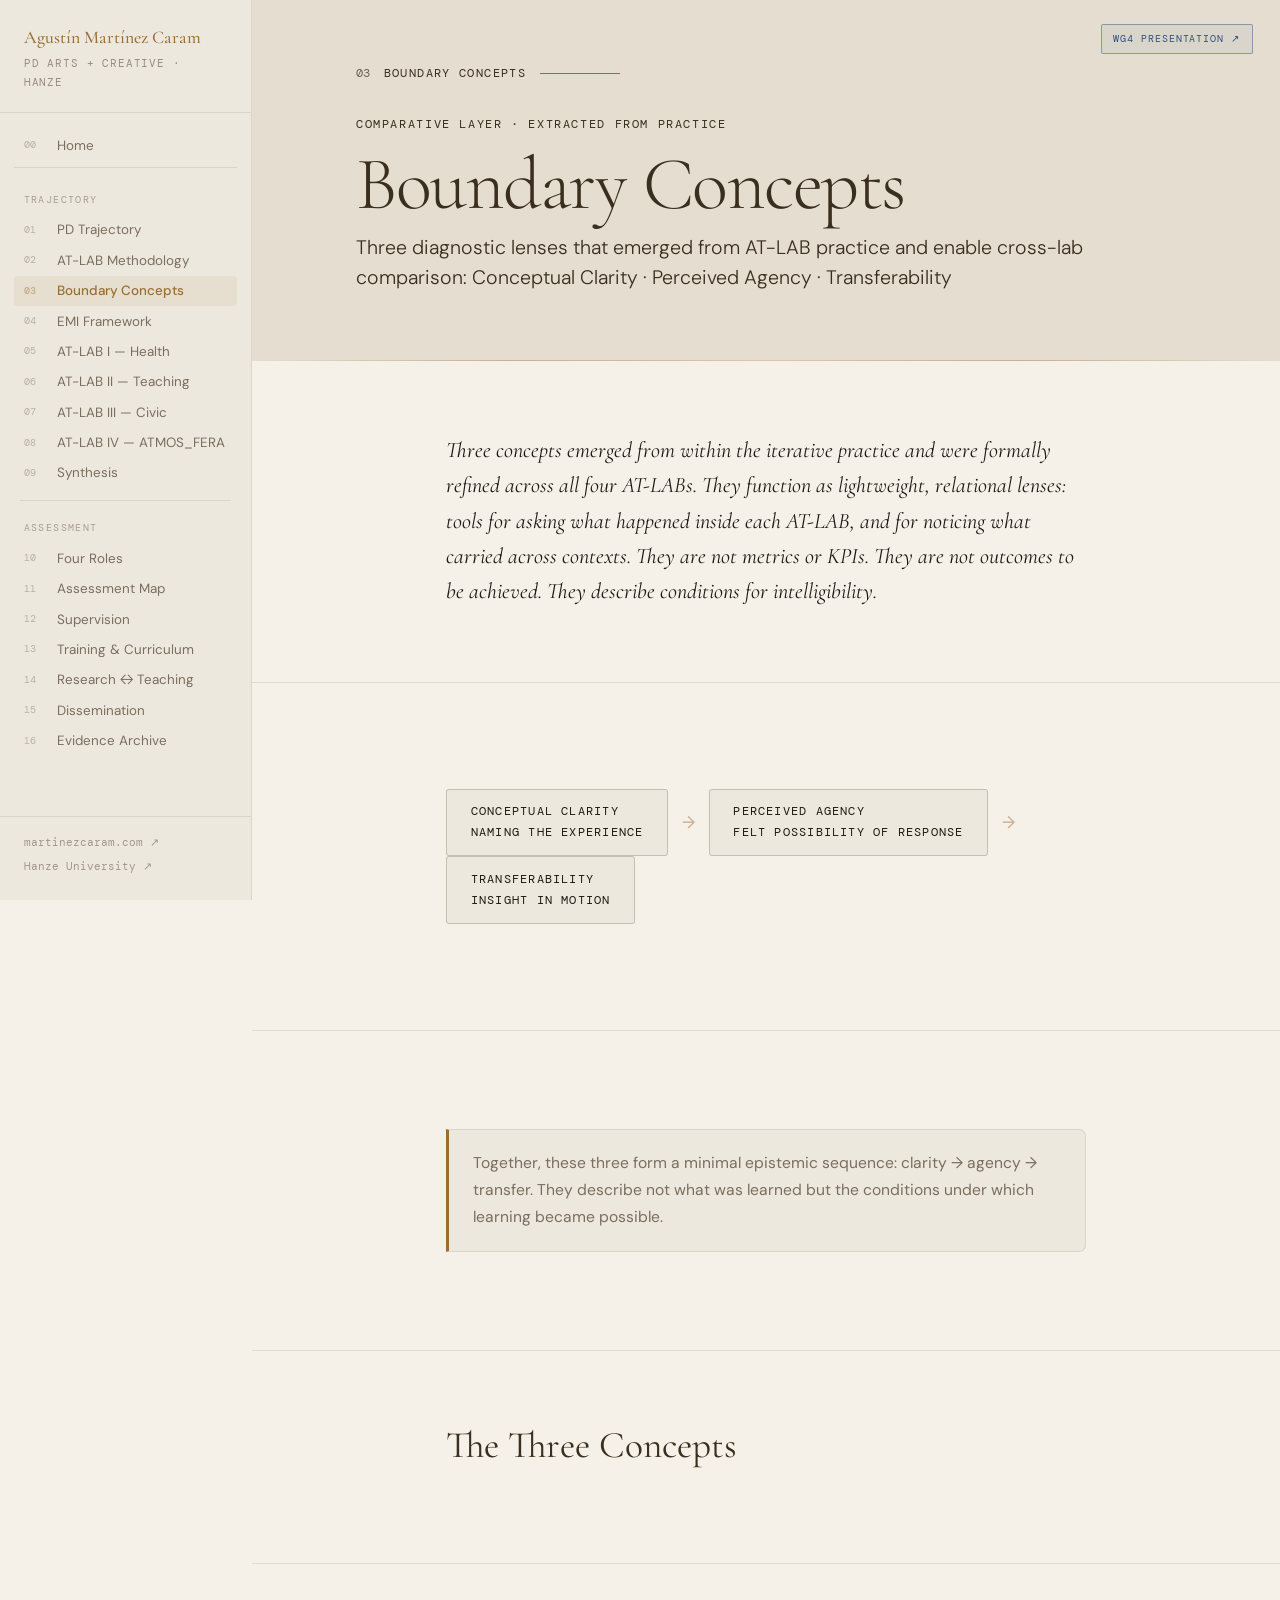
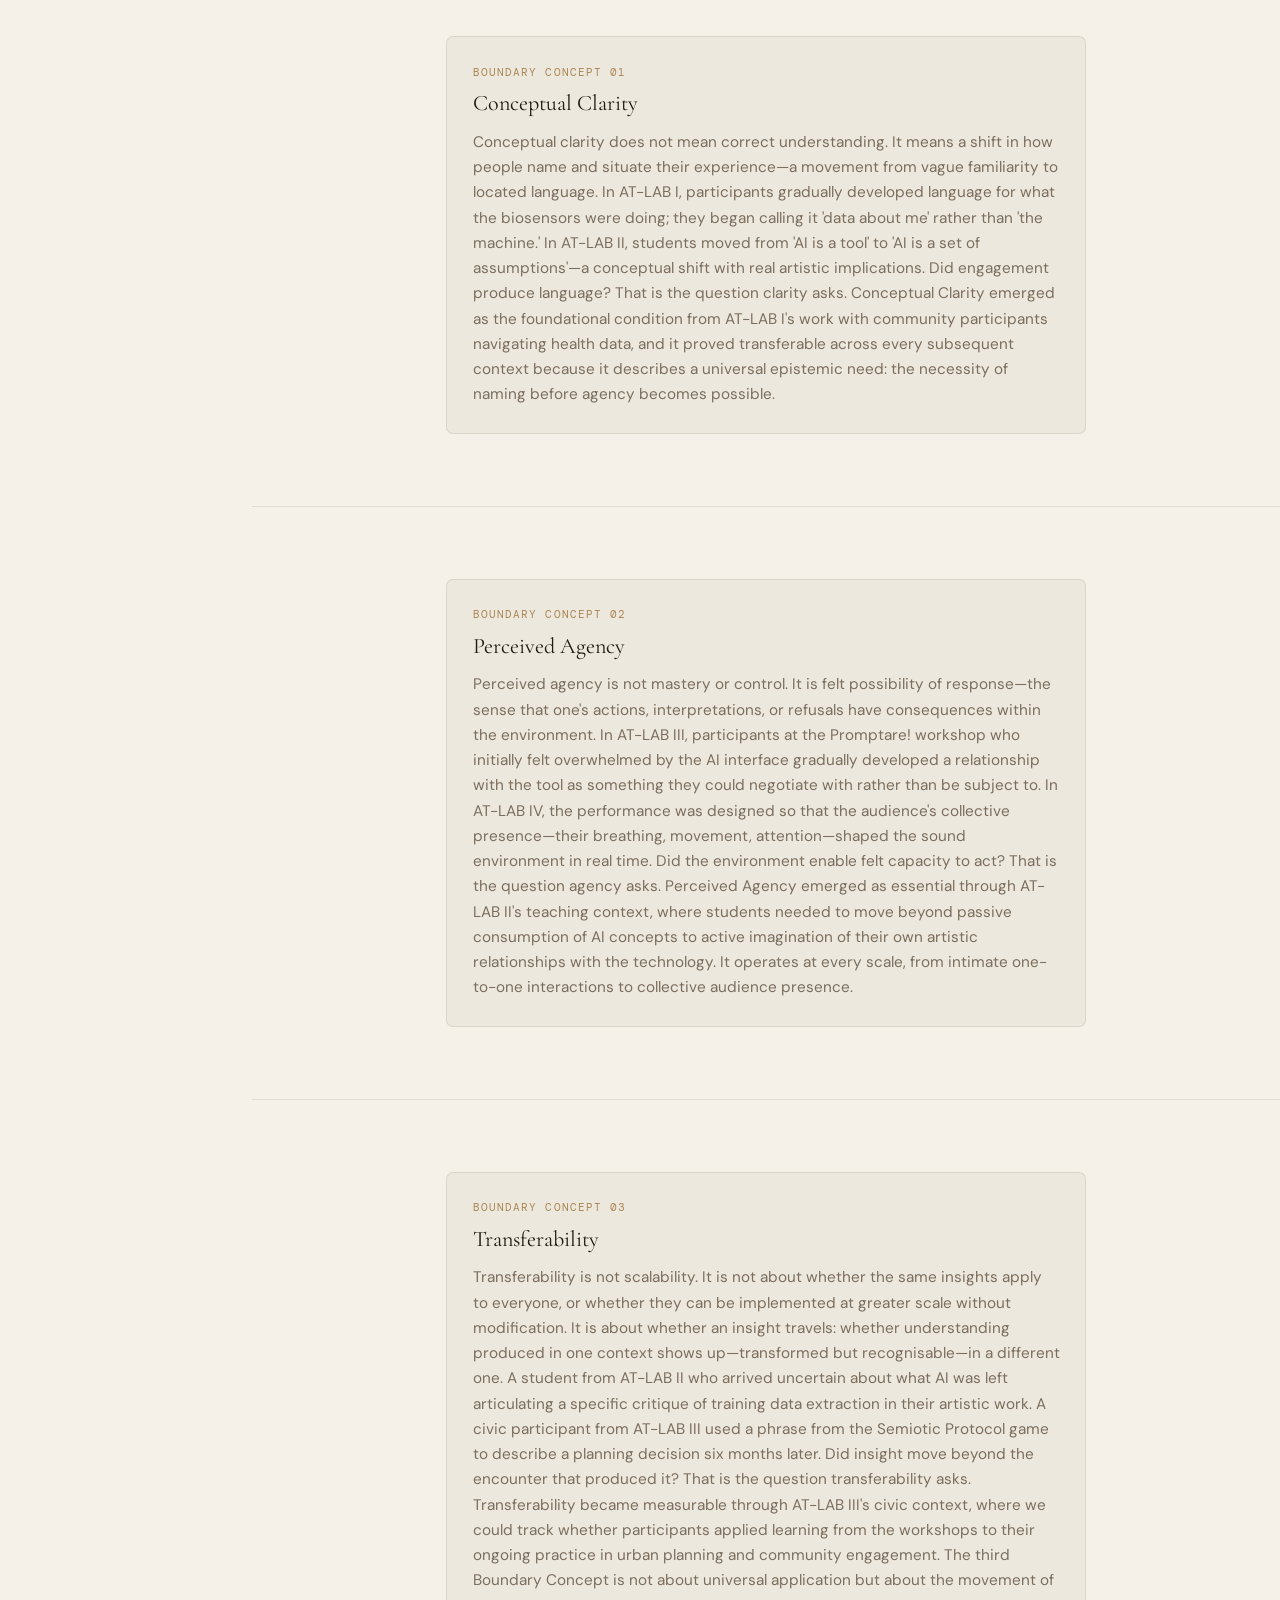
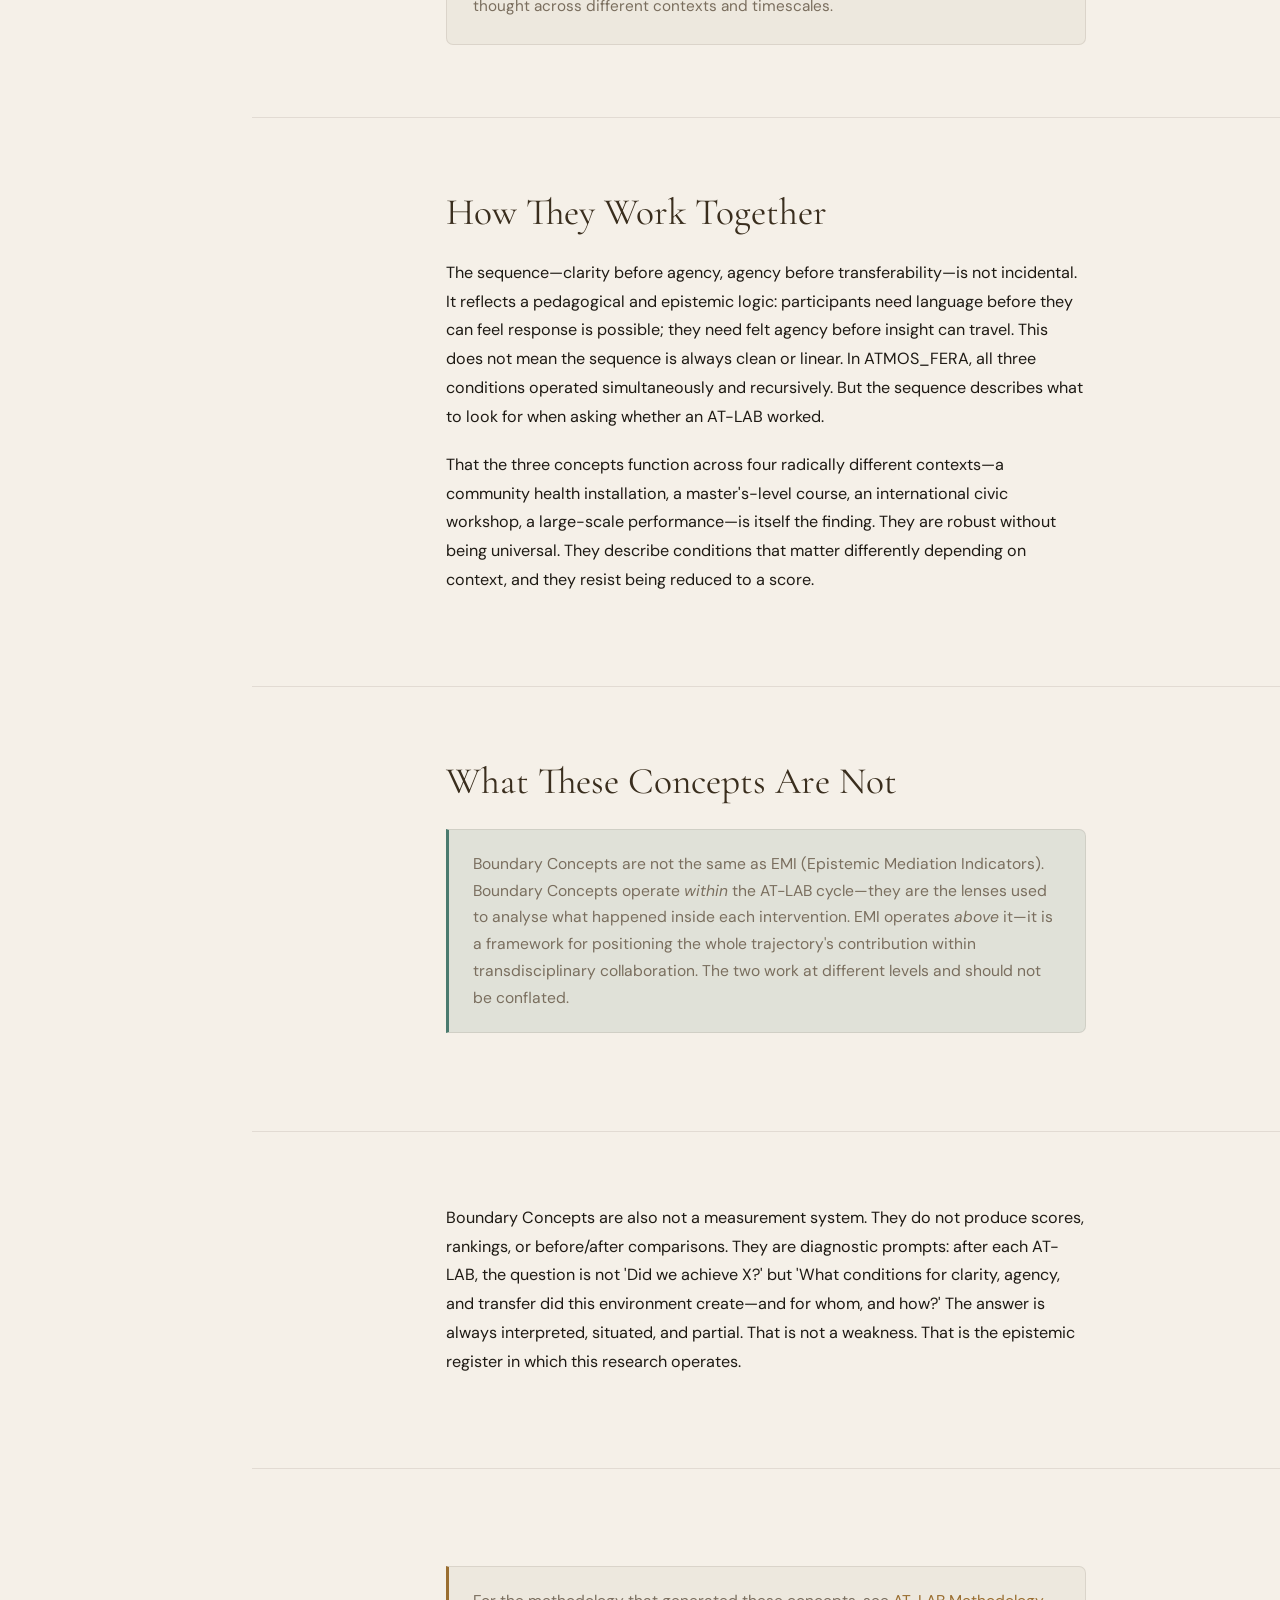
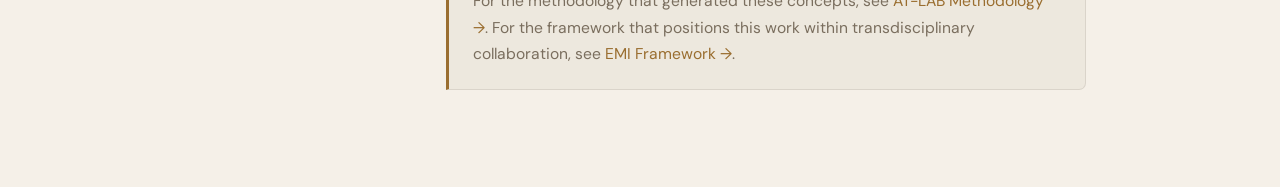
==== boundary-concepts.html @ 52361f8f "Initial upload Initial upload" ====
<!DOCTYPE html>
<html lang="en">
<head>
  <meta charset="UTF-8">
  <meta name="viewport" content="width=device-width, initial-scale=1.0">
  <title>Boundary Concepts — Agustín Martínez Caram PD</title>
  <link rel="preconnect" href="https://fonts.googleapis.com">
  <link rel="preconnect" href="https://fonts.gstatic.com" crossorigin>
  <link href="https://fonts.googleapis.com/css2?family=Cormorant+Garamond:ital,wght@0,300;0,400;0,500;0,600;1,300;1,400;1,500&family=DM+Mono:wght@300;400&family=DM+Sans:ital,wght@0,300;0,400;0,500;1,400&display=swap" rel="stylesheet">
  <link rel="stylesheet" href="css/tokens.css">
  <link rel="stylesheet" href="css/layout.css">
  <link rel="stylesheet" href="css/components.css">
  <link rel="stylesheet" href="css/animations.css">
  <link rel="stylesheet" href="css/print.css" media="print">
</head>
<body>

  <button class="hamburger" id="menuToggle" aria-label="Toggle menu">
    <span></span><span></span><span></span>
  </button>
  <div class="sidebar-overlay"></div>

  <aside id="sidebar">
    <div class="sb-header">
      <div class="sb-name">Agustín Martínez Caram</div>
      <div class="sb-programme">PD Arts + Creative · Hanze</div>
    </div>
    <nav>
      <a href="index.html"             class="nav-link nav-link-home"><span class="nav-num">00</span>Home</a>
      <div class="nav-group">
        <div class="nav-group-label">Trajectory</div>
        <a href="trajectory.html"        class="nav-link"><span class="nav-num">01</span>PD Trajectory</a>
        <a href="methodology.html"       class="nav-link"><span class="nav-num">02</span>AT-LAB Methodology</a>
        <a href="boundary-concepts.html" class="nav-link"><span class="nav-num">03</span>Boundary Concepts</a>
        <a href="emi.html"               class="nav-link"><span class="nav-num">04</span>EMI Framework</a>
        <a href="lab-1-health.html"      class="nav-link"><span class="nav-num">05</span>AT-LAB I — Health</a>
        <a href="lab-2-teaching.html"    class="nav-link"><span class="nav-num">06</span>AT-LAB II — Teaching</a>
        <a href="lab-3-civic.html"       class="nav-link"><span class="nav-num">07</span>AT-LAB III — Civic</a>
        <a href="lab-4-atmosfera.html"   class="nav-link"><span class="nav-num">08</span>AT-LAB IV — ATMOS_FERA</a>
        <a href="synthesis.html"         class="nav-link"><span class="nav-num">09</span>Synthesis</a>
      </div>
      <div class="nav-divider"></div>
      <div class="nav-group">
        <div class="nav-group-label">Assessment</div>
        <a href="roles.html"             class="nav-link"><span class="nav-num">10</span>Four Roles</a>
        <a href="assessment-map.html"    class="nav-link"><span class="nav-num">11</span>Assessment Map</a>
        <a href="supervision.html"       class="nav-link"><span class="nav-num">12</span>Supervision</a>
        <a href="training.html"          class="nav-link"><span class="nav-num">13</span>Training &amp; Curriculum</a>
        <a href="research-teaching.html" class="nav-link"><span class="nav-num">14</span>Research ↔ Teaching</a>
        <a href="dissemination.html"     class="nav-link"><span class="nav-num">15</span>Dissemination</a>
        <a href="evidence.html"          class="nav-link"><span class="nav-num">16</span>Evidence Archive</a>
      </div>
    </nav>
      <div class="sb-footer">
      <a href="https://martinezcaram.com" target="_blank" rel="noopener">martinezcaram.com ↗</a>
      <a href="https://www.hanze.nl" target="_blank" rel="noopener">Hanze University ↗</a>
    </div>
  </aside>

  <main id="main">
    <section class="page-hero">
      <div class="hero-ext-links">
        <a href="https://martinezcaram.com/wg4-presentation" target="_blank" rel="noopener" class="hero-ext-btn">WG4 Presentation ↗</a>
      </div>
      <div class="section-inner">
        <div class="sec-label">
          <div class="sec-label-num">03</div>
          <div class="sec-label-text">Boundary Concepts</div>
          <div class="sec-label-line"></div>
        </div>

        <div class="eyebrow">Comparative layer · extracted from practice</div>

        <h1 class="page-title">Boundary Concepts</h1>

        <h2 class="page-subtitle">Three diagnostic lenses that emerged from AT-LAB practice and enable cross-lab comparison: Conceptual Clarity · Perceived Agency · Transferability</h2>
      </div>
    </section>

    <section class="page-section">
      <div class="section-inner content-narrow">
        <p class="lead">Three concepts emerged from within the iterative practice and were formally refined across all four AT-LABs. They function as lightweight, relational lenses: tools for asking what happened inside each AT-LAB, and for noticing what carried across contexts. They are not metrics or KPIs. They are not outcomes to be achieved. They describe conditions for intelligibility.</p>
      </div>
    </section>

    <section class="page-section">
      <div class="section-inner content-narrow">
        <div class="bc-sequence">
          <div class="bc-node">
            <div class="bc-node-label">Conceptual Clarity</div>
            <div class="bc-node-sub">naming the experience</div>
          </div>
          <div class="bc-arrow">→</div>
          <div class="bc-node">
            <div class="bc-node-label">Perceived Agency</div>
            <div class="bc-node-sub">felt possibility of response</div>
          </div>
          <div class="bc-arrow">→</div>
          <div class="bc-node">
            <div class="bc-node-label">Transferability</div>
            <div class="bc-node-sub">insight in motion</div>
          </div>
        </div>
      </div>
    </section>

    <section class="page-section">
      <div class="section-inner content-narrow">
        <div class="callout">
          <p>Together, these three form a minimal epistemic sequence: clarity → agency → transfer. They describe not what was learned but the conditions under which learning became possible.</p>
        </div>
      </div>
    </section>

    <section class="page-section">
      <div class="section-inner content-narrow">
        <h2>The Three Concepts</h2>
      </div>
    </section>

    <section class="page-section">
      <div class="section-inner content-narrow">
        <article class="card reveal">
          <div class="card-label">Boundary Concept 01</div>
          <h3 class="card-title">Conceptual Clarity</h3>
          <div class="card-body">
            <p>Conceptual clarity does not mean correct understanding. It means a shift in how people name and situate their experience—a movement from vague familiarity to located language. In AT-LAB I, participants gradually developed language for what the biosensors were doing; they began calling it 'data about me' rather than 'the machine.' In AT-LAB II, students moved from 'AI is a tool' to 'AI is a set of assumptions'—a conceptual shift with real artistic implications. Did engagement produce language? That is the question clarity asks. Conceptual Clarity emerged as the foundational condition from AT-LAB I's work with community participants navigating health data, and it proved transferable across every subsequent context because it describes a universal epistemic need: the necessity of naming before agency becomes possible.</p>
          </div>
        </article>
      </div>
    </section>

    <section class="page-section">
      <div class="section-inner content-narrow">
        <article class="card reveal">
          <div class="card-label">Boundary Concept 02</div>
          <h3 class="card-title">Perceived Agency</h3>
          <div class="card-body">
            <p>Perceived agency is not mastery or control. It is felt possibility of response—the sense that one's actions, interpretations, or refusals have consequences within the environment. In AT-LAB III, participants at the Promptare! workshop who initially felt overwhelmed by the AI interface gradually developed a relationship with the tool as something they could negotiate with rather than be subject to. In AT-LAB IV, the performance was designed so that the audience's collective presence—their breathing, movement, attention—shaped the sound environment in real time. Did the environment enable felt capacity to act? That is the question agency asks. Perceived Agency emerged as essential through AT-LAB II's teaching context, where students needed to move beyond passive consumption of AI concepts to active imagination of their own artistic relationships with the technology. It operates at every scale, from intimate one-to-one interactions to collective audience presence.</p>
          </div>
        </article>
      </div>
    </section>

    <section class="page-section">
      <div class="section-inner content-narrow">
        <article class="card reveal">
          <div class="card-label">Boundary Concept 03</div>
          <h3 class="card-title">Transferability</h3>
          <div class="card-body">
            <p>Transferability is not scalability. It is not about whether the same insights apply to everyone, or whether they can be implemented at greater scale without modification. It is about whether an insight travels: whether understanding produced in one context shows up—transformed but recognisable—in a different one. A student from AT-LAB II who arrived uncertain about what AI was left articulating a specific critique of training data extraction in their artistic work. A civic participant from AT-LAB III used a phrase from the Semiotic Protocol game to describe a planning decision six months later. Did insight move beyond the encounter that produced it? That is the question transferability asks. Transferability became measurable through AT-LAB III's civic context, where we could track whether participants applied learning from the workshops to their ongoing practice in urban planning and community engagement. The third Boundary Concept is not about universal application but about the movement of thought across different contexts and timescales.</p>
          </div>
        </article>
      </div>
    </section>

    <section class="page-section">
      <div class="section-inner content-narrow">
        <h2>How They Work Together</h2>
        <div class="body-text">
          <p>The sequence—clarity before agency, agency before transferability—is not incidental. It reflects a pedagogical and epistemic logic: participants need language before they can feel response is possible; they need felt agency before insight can travel. This does not mean the sequence is always clean or linear. In ATMOS_FERA, all three conditions operated simultaneously and recursively. But the sequence describes what to look for when asking whether an AT-LAB worked.</p>
          <p>That the three concepts function across four radically different contexts—a community health installation, a master's-level course, an international civic workshop, a large-scale performance—is itself the finding. They are robust without being universal. They describe conditions that matter differently depending on context, and they resist being reduced to a score.</p>
        </div>
      </div>
    </section>

    <section class="page-section">
      <div class="section-inner content-narrow">
        <h2>What These Concepts Are Not</h2>
        <div class="callout callout-accent">
          <p>Boundary Concepts are not the same as EMI (Epistemic Mediation Indicators). Boundary Concepts operate <em>within</em> the AT-LAB cycle—they are the lenses used to analyse what happened inside each intervention. EMI operates <em>above</em> it—it is a framework for positioning the whole trajectory's contribution within transdisciplinary collaboration. The two work at different levels and should not be conflated.</p>
        </div>
      </div>
    </section>

    <section class="page-section">
      <div class="section-inner content-narrow">
        <div class="body-text">
          <p>Boundary Concepts are also not a measurement system. They do not produce scores, rankings, or before/after comparisons. They are diagnostic prompts: after each AT-LAB, the question is not 'Did we achieve X?' but 'What conditions for clarity, agency, and transfer did this environment create—and for whom, and how?' The answer is always interpreted, situated, and partial. That is not a weakness. That is the epistemic register in which this research operates.</p>
        </div>
      </div>
    </section>

    <section class="page-section">
      <div class="section-inner content-narrow">
        <div class="callout">
          <p>For the methodology that generated these concepts, see <a href="methodology.html">AT-LAB Methodology →</a>. For the framework that positions this work within transdisciplinary collaboration, see <a href="emi.html">EMI Framework →</a>.</p>
        </div>
      </div>
    </section>
  </main>

  <script src="js/nav.js"></script>
  <script src="js/animations.js"></script>
</body>
</html>
---- css/tokens.css ----
/* ═══════════════════════════════════════════════════════════
   DESIGN TOKENS — PD Assessment Portfolio
   Agustín Martínez Caram · Hanze UAS · Arts + Creative PD
   v3 — single warm editorial system (no dark mode)
   ═══════════════════════════════════════════════════════════ */

:root {
  /* ──────────────────────────────────────────
     WARM EDITORIAL PALETTE
     ────────────────────────────────────────── */
  --bg-light:    #f5f0e8;    /* main reading surface — warm parchment */
  --bg-light-2:  #ede8de;    /* cards, sidebar, secondary surfaces */
  --bg-light-3:  #e4ddd0;    /* hero band, deepened parchment */
  --bg-light-4:  #dbd4c5;    /* table alternation, strong dividers */

  --ink:         #1e1a14;    /* near-black body text */
  --ink-mid:     #3a2e1e;    /* headings, section titles */
  --ink-muted:   #7a6e5e;    /* secondary text, captions */
  --ink-faint:   #b0a090;    /* very muted, metadata */

  --gold:        #9a6e30;    /* primary gold on light — legible warm amber */
  --gold-lt:     #c9a96e;    /* lighter gold, accents */
  --gold-dim:    rgba(154,110,48,0.15);
  --gold-line:   rgba(154,110,48,0.35);

  --border:      rgba(58, 46, 30, 0.10);
  --border-strong: rgba(58, 46, 30, 0.22);

  --accent:      #4a7a6e;    /* sage-teal accent */
  --accent-dim:  rgba(74,122,110,0.12);
  --rust:        #a05050;    /* warm rust for flags */
  --rust-dim:    rgba(160,80,80,0.10);

  /* ──────────────────────────────────────────
     SEMANTIC PAGE TOKENS — always light
     ────────────────────────────────────────── */
  --page-bg:            var(--bg-light);
  --page-surface:       var(--bg-light-2);
  --page-surface2:      var(--bg-light-3);
  --page-text:          var(--ink);
  --page-text-muted:    var(--ink-muted);
  --page-text-faint:    var(--ink-faint);
  --page-border:        var(--border);
  --page-border-strong: var(--border-strong);
  --page-gold:          var(--gold);
  --page-gold-lt:       var(--gold-lt);

  /* Sidebar — warm parchment panel */
  --sidebar-bg:        var(--bg-light-2);
  --sidebar-border:    var(--border);
  --sidebar-text:      var(--ink-muted);
  --sidebar-active:    var(--gold);
  --sidebar-hover-bg:  rgba(154,110,48,0.08);

  /* Hero band — slightly deepened parchment, NOT dark */
  --hero-bg:           var(--bg-light-3);
  --hero-text:         var(--ink-mid);

  /* ──────────────────────────────────────────
     LAB ACCENT TOKENS — conceptually motivated
     ────────────────────────────────────────── */

  /* AT-LAB I: Health / Biosignal / Body */
  --lab1:          #3a7a60;
  --lab1-lt:       #5a9a80;
  --lab1-dim:      rgba(58,122,96,0.10);
  --lab1-pulse:    rgba(58,122,96,0.18);
  --lab1-waveform: rgba(58,122,96,0.35);

  /* AT-LAB II: Teaching / Annotation / Curation */
  --lab2:          #2e4e7a;
  --lab2-lt:       #4a6a9a;
  --lab2-dim:      rgba(46,78,122,0.09);
  --lab2-line:     rgba(46,78,122,0.35);
  --lab2-ruled:    rgba(46,78,122,0.05);

  /* AT-LAB III: Civic / Network / Negotiation */
  --lab3:          #9a5028;
  --lab3-lt:       #be7040;
  --lab3-dim:      rgba(154,80,40,0.09);
  --lab3-node:     rgba(154,80,40,0.15);
  --lab3-edge:     rgba(154,80,40,0.22);

  /* AT-LAB IV: ATMOS_FERA / Spectral / Indigo */
  --lab4:          #4a5898;
  --lab4-lt:       #6878b8;
  --lab4-dim:      rgba(74,88,152,0.10);
  --lab4-atmos:    rgba(74,88,152,0.06);
  --lab4-venus:    #c8a040;
  --lab4-mars:     #a04830;
  --lab4-space:    #1a2870;

  /* ──────────────────────────────────────────
     TYPOGRAPHY
     ────────────────────────────────────────── */
  --serif:  'Cormorant Garamond', Georgia, 'Times New Roman', serif;
  --sans:   'DM Sans', system-ui, -apple-system, sans-serif;
  --mono:   'DM Mono', 'Menlo', 'Consolas', monospace;

  /* ──────────────────────────────────────────
     TYPE SCALE (fluid)
     ────────────────────────────────────────── */
  --fs-display:  clamp(2.8rem, 6vw, 4.4rem);
  --fs-h1:       clamp(2.2rem, 4.5vw, 3.4rem);
  --fs-h2:       clamp(1.6rem, 3vw, 2.2rem);
  --fs-h3:       clamp(1.15rem, 2vw, 1.45rem);
  --fs-body:     clamp(0.95rem, 1.05vw, 1.06rem);
  --fs-small:    clamp(0.82rem, 0.9vw, 0.9rem);
  --fs-label:    0.7rem;
  --fs-micro:    0.6rem;

  /* ──────────────────────────────────────────
     SPACING
     ────────────────────────────────────────── */
  --sp-page:     clamp(2rem, 5vw, 4.5rem);
  --sp-section:  clamp(4rem, 8vh, 7rem);
  --sp-block:    clamp(2rem, 4vh, 3.5rem);
  --sp-element:  1.25rem;
  --content-max: 820px;
  --content-wide:1080px;

  /* ──────────────────────────────────────────
     SIDEBAR
     ────────────────────────────────────────── */
  --sidebar-w: 252px;

  /* ──────────────────────────────────────────
     MOTION
     ────────────────────────────────────────── */
  --ease:      cubic-bezier(0.16, 1, 0.3, 1);
  --ease-out:  cubic-bezier(0.33, 1, 0.68, 1);
  --ease-in:   cubic-bezier(0.55, 0, 1, 0.45);
  --dur-fast:  0.22s;
  --dur-norm:  0.42s;
  --dur-slow:  0.75s;
  --dur-lazy:  1.2s;

  /* ──────────────────────────────────────────
     RADIUS
     ────────────────────────────────────────── */
  --r-sm:  3px;
  --r-md:  7px;
  --r-lg:  14px;
}
---- css/layout.css ----
/* ═══════════════════════════════════════════════════════════════════════════
   LAYOUT — Sidebar, page structure, grids, responsive foundation
   ═══════════════════════════════════════════════════════════════════════════ */

/* ── RESET & GLOBALS ── */

*, *::before, *::after {
  box-sizing: border-box;
  margin: 0;
  padding: 0;
}

html {
  scroll-behavior: smooth;
  font-size: 17px;
  -webkit-text-size-adjust: 100%;
}

body {
  font-family: var(--sans);
  font-size: var(--fs-body);
  line-height: 1.72;
  background: var(--page-bg);
  color: var(--page-text);
  transition: background var(--dur-norm), color var(--dur-norm);
  overflow-x: hidden;
  -webkit-font-smoothing: antialiased;
  -moz-osx-font-smoothing: grayscale;
}

a {
  color: var(--page-gold);
  text-decoration: none;
  transition: color var(--dur-fast), text-decoration-color var(--dur-fast);
}

a:hover {
  text-decoration: underline;
  text-underline-offset: 3px;
}

img {
  max-width: 100%;
  display: block;
}

/* ── PAGE HERO (DARK THRESHOLD) ── */

.page-hero {
  background: var(--hero-bg);
  color: var(--hero-text);
  padding: clamp(3rem, 7vh, 5.5rem) var(--sp-page) clamp(2.5rem, 5vh, 4rem);
  position: relative;
  overflow: hidden;
}

/* ── HERO EXTERNAL LINK BUTTONS ── */

.hero-ext-links {
  position: absolute;
  top: 1.4rem;
  right: 1.6rem;
  display: flex;
  flex-direction: column;
  gap: 0.45rem;
  align-items: flex-end;
  z-index: 10;
}

.hero-ext-btn {
  display: inline-flex;
  align-items: center;
  gap: 0.35rem;
  font-family: var(--mono);
  font-size: 0.6rem;
  letter-spacing: 0.09em;
  text-transform: uppercase;
  padding: 0.3rem 0.7rem;
  border: 1px solid rgba(46, 78, 122, 0.45);
  border-radius: 2px;
  color: var(--lab2);
  text-decoration: none;
  background: rgba(46, 78, 122, 0.05);
  transition: background 0.15s ease, border-color 0.15s ease, color 0.15s ease;
  white-space: nowrap;
}

.hero-ext-btn:hover {
  background: rgba(46, 78, 122, 0.12);
  border-color: var(--lab2);
  color: var(--lab2);
}

.page-hero::after {
  content: '';
  position: absolute;
  bottom: 0;
  left: 0;
  right: 0;
  height: 1px;
  background: linear-gradient(90deg, transparent, var(--page-gold), var(--page-gold-lt), var(--page-gold), transparent);
  opacity: 0.4;
}

.page-hero .eyebrow,
.page-hero .page-title,
.page-hero .page-subtitle,
.page-hero .sec-label,
.page-hero .sec-label-num,
.page-hero .sec-label-text {
  color: inherit !important;
}

.page-hero .sec-label-line {
  background: var(--page-gold) !important;
}

/* ── SIDEBAR ── */

#sidebar {
  position: fixed;
  top: 0;
  left: 0;
  width: var(--sidebar-w);
  height: 100vh;
  background: var(--sidebar-bg);
  border-right: 1px solid var(--sidebar-border);
  display: flex;
  flex-direction: column;
  z-index: 100;
  overflow-y: auto;
  transition: background var(--dur-norm), border-color var(--dur-norm);
}


.sb-header {
  padding: 1.6rem 1.4rem 1.2rem;
  border-bottom: 1px solid var(--sidebar-border);
  flex-shrink: 0;
}

.sb-name {
  font-family: var(--serif);
  font-size: 1.05rem;
  font-weight: 500;
  color: var(--sidebar-active);
  line-height: 1.25;
}

.sb-programme {
  font-family: var(--mono);
  font-size: 0.62rem;
  color: var(--sidebar-text);
  margin-top: 0.35rem;
  text-transform: uppercase;
  letter-spacing: 0.08em;
  opacity: 0.75;
}

nav {
  padding: 1rem 0;
  flex: 1;
}

.nav-group {
  padding: 0 0.8rem 0.4rem;
}

.nav-group-label {
  font-family: var(--mono);
  font-size: 0.57rem;
  text-transform: uppercase;
  letter-spacing: 0.14em;
  color: var(--sidebar-text);
  opacity: 0.6;
  padding: 0.8rem 0.6rem 0.4rem;
}

.nav-divider {
  height: 1px;
  background: var(--sidebar-border);
  margin: 0.3rem 1.2rem;
}

.nav-link {
  display: flex;
  align-items: center;
  gap: 0.55rem;
  padding: 0.38rem 0.6rem;
  border-radius: var(--r-sm);
  font-size: 0.79rem;
  color: var(--sidebar-text);
  text-decoration: none;
  transition: color var(--dur-fast), background var(--dur-fast);
  line-height: 1.3;
}

.nav-link:hover,
.nav-link.active {
  color: var(--sidebar-active);
  background: var(--sidebar-hover-bg);
}

.nav-link.active {
  font-weight: 500;
}

.nav-link-home {
  margin: 0 0.8rem 0.6rem;
  border-bottom: 1px solid var(--sidebar-border, rgba(0,0,0,0.08));
  padding-bottom: 0.75rem;
  border-radius: 0;
}

.nav-num {
  font-family: var(--mono);
  font-size: 0.57rem;
  opacity: 0.45;
  min-width: 1.4rem;
  letter-spacing: 0.04em;
  flex-shrink: 0;
}

.sb-footer {
  padding: 1rem 1.4rem 1.4rem;
  border-top: 1px solid var(--sidebar-border);
  display: flex;
  flex-direction: column;
  gap: 0.35rem;
  flex-shrink: 0;
}

.sb-footer a {
  font-family: var(--mono);
  font-size: 0.62rem;
  color: var(--sidebar-text);
  text-decoration: none;
  opacity: 0.65;
  transition: opacity var(--dur-fast);
}

.sb-footer a:hover {
  opacity: 1;
}

.sb-toggle {
  padding: 0.9rem 1.4rem 0.5rem;
  border-top: 1px solid var(--sidebar-border);
  flex-shrink: 0;
}

.theme-btn {
  background: none;
  border: 1px solid var(--sidebar-border);
  color: var(--sidebar-text);
  font-family: var(--mono);
  font-size: 0.62rem;
  padding: 0.28rem 0.7rem;
  border-radius: var(--r-sm);
  cursor: pointer;
  transition: all var(--dur-fast);
  width: 100%;
  text-align: left;
}

.theme-btn:hover {
  color: var(--sidebar-active);
  border-color: var(--sidebar-active);
}

/* ── MAIN CONTENT ── */

#main {
  margin-left: var(--sidebar-w);
  min-height: 100vh;
  background: var(--page-bg);
  transition: background var(--dur-norm);
}

.page-section {
  padding: var(--sp-section) var(--sp-page);
  border-bottom: 1px solid var(--page-border);
  position: relative;
}

.page-section:last-child {
  border-bottom: none;
}

.section-inner {
  max-width: var(--content-max);
  margin: 0 auto;
}

.section-inner-wide {
  max-width: var(--content-wide);
  margin: 0 auto;
}

.content-narrow {
  max-width: 640px;
}

/* ── TYPOGRAPHY ── */

h1, h2, h3, h4 {
  font-family: var(--serif);
  font-weight: 400;
  line-height: 1.2;
  color: var(--ink-mid);
}


h2 {
  font-size: var(--fs-h2);
  margin-bottom: 1.4rem;
}

h3 {
  font-size: var(--fs-h3);
  margin-bottom: 0.75rem;
}

p {
  margin-bottom: 1.1em;
}

p:last-child {
  margin-bottom: 0;
}

strong {
  font-weight: 500;
}

/* ── GRIDS ── */

.grid-2 {
  display: grid;
  grid-template-columns: 1fr 1fr;
  gap: 1.5rem;
}

.grid-3 {
  display: grid;
  grid-template-columns: repeat(3, 1fr);
  gap: 1.5rem;
}

.grid-auto {
  display: grid;
  grid-template-columns: repeat(auto-fill, minmax(280px, 1fr));
  gap: 1.4rem;
}

/* ── IMAGE & MEDIA ── */

.lab-image-wrap {
  position: relative;
  overflow: hidden;
  border-radius: var(--r-sm);
  border: 1px solid var(--page-border);
}

.lab-image {
  width: 100%;
  aspect-ratio: 16 / 9;
  object-fit: cover;
  display: block;
  transition: transform 0.6s ease;
}

.lab-image-wrap:hover .lab-image {
  transform: scale(1.03);
}

.lab-image-placeholder {
  width: 100%;
  aspect-ratio: 16 / 9;
  display: flex;
  align-items: center;
  justify-content: center;
  background: var(--page-surface);
  border: 1px dashed var(--page-border-strong);
  border-radius: var(--r-sm);
  color: var(--page-text-faint);
  font-family: var(--mono);
  font-size: var(--fs-label);
  text-transform: uppercase;
  letter-spacing: 0.1em;
}

.lab-image-caption {
  font-family: var(--mono);
  font-size: 0.71rem;
  color: var(--page-text-muted);
  margin-top: 0.45rem;
  line-height: 1.4;
}

.video-wrap {
  position: relative;
  aspect-ratio: 16 / 9;
  overflow: hidden;
  border-radius: var(--r-sm);
  background: #000;
  border: 1px solid var(--page-border);
}

.video-wrap iframe {
  position: absolute;
  inset: 0;
  width: 100%;
  height: 100%;
  border: none;
}

/* ── SCROLLBAR ── */

::-webkit-scrollbar {
  width: 5px;
}

::-webkit-scrollbar-track {
  background: transparent;
}

::-webkit-scrollbar-thumb {
  background: var(--page-border-strong);
  border-radius: 3px;
}

/* ── HAMBURGER & MOBILE OVERLAY ── */

.hamburger {
  display: none;
  position: fixed;
  top: 1rem;
  left: 1rem;
  z-index: 200;
  background: var(--page-surface);
  border: 1px solid var(--page-border);
  border-radius: var(--r-sm);
  cursor: pointer;
  flex-direction: column;
  justify-content: center;
  align-items: center;
  gap: 4px;
  width: 36px;
  height: 36px;
  padding: 0;
}

.hamburger span {
  display: block;
  width: 17px;
  height: 1.5px;
  background: var(--page-text-muted);
  border-radius: 1px;
  transition: all var(--dur-fast);
}

.hamburger.open span:nth-child(1) {
  transform: translateY(5.5px) rotate(45deg);
}

.hamburger.open span:nth-child(2) {
  opacity: 0;
  transform: scaleX(0);
}

.hamburger.open span:nth-child(3) {
  transform: translateY(-5.5px) rotate(-45deg);
}

.sidebar-overlay {
  display: none;
  position: fixed;
  inset: 0;
  background: rgba(0, 0, 0, 0.5);
  z-index: 99;
}

.sidebar-overlay.open {
  display: block;
}

/* ── RESPONSIVE ── */

@media (max-width: 900px) {
  .hamburger {
    display: flex;
  }

  #sidebar {
    transform: translateX(-100%);
    transition: transform var(--dur-norm) var(--ease);
  }

  #sidebar.open {
    transform: translateX(0);
  }

  #main {
    margin-left: 0;
  }

  .grid-2 {
    grid-template-columns: 1fr;
  }

  .grid-3 {
    grid-template-columns: repeat(2, 1fr);
    gap: 1rem;
  }
}

@media (max-width: 600px) {
  :root {
    --sp-page: 1.2rem;
    --sp-section: 3rem;
  }

  .grid-3 {
    grid-template-columns: 1fr;
  }

  .grid-auto {
    grid-template-columns: 1fr;
  }
}
---- css/components.css ----
/* ═══════════════════════════════════════════════════════════════════════════
   COMPONENTS — Cards, callouts, typography, diagrams, badges, specialist parts
   ═══════════════════════════════════════════════════════════════════════════ */

/* ── TYPOGRAPHY COMPONENTS ── */

.eyebrow {
  font-family: var(--mono);
  font-size: 0.68rem;
  text-transform: uppercase;
  letter-spacing: 0.14em;
  color: var(--page-gold);
  opacity: 0.9;
  margin-bottom: 0.6rem;
  display: block;
}

.page-title {
  font-family: var(--serif);
  font-size: var(--fs-display);
  font-weight: 300;
  color: var(--page-text);
  line-height: 1.05;
  margin-bottom: 0.6rem;
  letter-spacing: -0.02em;
}

.page-subtitle {
  font-family: var(--sans);
  font-size: 1.15rem;
  color: var(--page-text-muted);
  max-width: 58ch;
  line-height: 1.5;
  font-weight: 300;
}

.lead {
  font-family: var(--serif);
  font-size: 1.3rem;
  color: var(--page-text);
  line-height: 1.6;
  font-weight: 400;
  max-width: 65ch;
  font-style: italic;
}


.body-text {
  color: var(--page-text);
}

.body-text p {
  margin-bottom: 1.2em;
  line-height: 1.78;
}

.body-text ul,
.body-text ol {
  margin: 0 0 1em 1.4em;
}

.body-text li {
  margin-bottom: 0.4em;
}

.pull-quote {
  font-family: var(--serif);
  font-size: var(--fs-h2);
  font-weight: 300;
  line-height: 1.35;
  color: var(--page-gold);
  border-left: 3px solid var(--page-gold);
  padding: 1.2rem 0 1.2rem 2rem;
  margin: 2.5rem 0;
  font-style: italic;
  max-width: 65ch;
}


.gold-rule {
  width: 100%;
  height: 1px;
  border: none;
  background: linear-gradient(90deg, transparent, var(--page-border-strong), transparent);
  margin: 2rem 0;
}

/* ── SECTION LABEL ── */

.sec-label {
  display: flex;
  align-items: center;
  gap: 0.8rem;
  margin-bottom: 1.8rem;
}

.sec-label-num {
  font-family: var(--mono);
  font-size: 0.72rem;
  color: var(--page-gold);
  opacity: 0.7;
}

.sec-label-text {
  font-family: var(--mono);
  font-size: 0.68rem;
  text-transform: uppercase;
  letter-spacing: 0.12em;
  color: var(--page-text-muted);
}

.sec-label-line {
  flex: 1;
  height: 1px;
  background: var(--page-border);
  max-width: 80px;
}

/* ── CARDS ── */

.card {
  background: var(--page-surface);
  border: 1px solid var(--page-border);
  border-radius: var(--r-md);
  padding: 1.5rem;
  transition: border-color var(--dur-fast), background var(--dur-fast);
}

.card:hover {
  border-color: var(--page-border-strong);
}

.card-label {
  font-family: var(--mono);
  font-size: 0.65rem;
  text-transform: uppercase;
  letter-spacing: 0.1em;
  color: var(--page-gold);
  margin-bottom: 0.5rem;
  opacity: 0.8;
}

.card-title {
  font-family: var(--serif);
  font-size: 1.3rem;
  color: var(--page-text);
  margin-bottom: 0.7rem;
  line-height: 1.25;
}


.card-body {
  color: var(--page-text-muted);
  font-size: 0.9rem;
  line-height: 1.65;
}


.contribution-card {
  border-left: 3px solid var(--page-gold);
}

.contribution-card:hover {
  border-left-color: var(--page-gold-lt);
}

.emi-card {
  position: relative;
}

.emi-card .emi-num {
  font-family: var(--mono);
  font-size: 0.65rem;
  color: var(--page-gold);
  margin-bottom: 0.4rem;
}

/* ── SUPERVISOR CARD ── */

.supervisor-card {
  background: var(--page-surface);
  border: 1px solid var(--page-border);
  border-radius: var(--r-md);
  padding: 1.5rem;
  transition: border-color var(--dur-fast);
}

.supervisor-card:hover {
  border-color: var(--page-border-strong);
}

.sup-role {
  font-family: var(--mono);
  font-size: 0.65rem;
  text-transform: uppercase;
  letter-spacing: 0.1em;
  color: var(--page-gold);
  margin-bottom: 0.4rem;
}

.sup-name {
  font-family: var(--serif);
  font-size: 1.45rem;
  color: var(--page-text);
  margin-bottom: 0.2rem;
}


.sup-institution {
  font-family: var(--mono);
  font-size: 0.75rem;
  color: var(--page-text-muted);
  margin-bottom: 1rem;
}

.sup-bio {
  color: var(--page-text);
  font-size: 0.92rem;
  line-height: 1.7;
  margin-bottom: 1rem;
}


.sup-trajectory {
  color: var(--page-text);
  font-size: 0.88rem;
  line-height: 1.65;
  border-top: 1px solid var(--page-border);
  padding-top: 1rem;
  margin-top: 0.5rem;
}


.sup-trajectory strong {
  font-weight: 500;
  color: var(--page-gold);
}


/* ── CALLOUTS ── */

.callout {
  background: var(--page-surface);
  border: 1px solid var(--page-border);
  border-left: 3px solid var(--page-gold);
  border-radius: 0 var(--r-md) var(--r-md) 0;
  padding: 1.2rem 1.4rem;
  margin: 1.5rem 0;
  font-size: 0.92rem;
}

.callout strong {
  font-weight: 500;
  color: var(--page-text);
  display: block;
  margin-bottom: 0.4rem;
}

.callout p {
  color: var(--page-text-muted);
  margin: 0;
}


.callout-accent {
  border-left-color: var(--accent);
  background: var(--accent-dim);
}

.callout-flag {
  border-left-color: var(--rust);
  background: var(--rust-dim);
}

.callout-flag .flag-label {
  font-family: var(--mono);
  font-size: 0.62rem;
  text-transform: uppercase;
  letter-spacing: 0.1em;
  color: var(--rust);
  margin-bottom: 0.5rem;
  display: block;
}

/* ── BADGES ── */

.badge {
  display: inline-block;
  font-family: var(--mono);
  font-size: 0.65rem;
  text-transform: uppercase;
  letter-spacing: 0.08em;
  padding: 0.2rem 0.6rem;
  border-radius: 2px;
  border: 1px solid var(--page-border);
  color: var(--page-text-muted);
}

.badge-lab1 {
  border-color: var(--lab1);
  color: var(--lab1);
}

.badge-lab2 {
  border-color: var(--lab2);
  color: var(--lab2);
}

.badge-lab3 {
  border-color: var(--lab3);
  color: var(--lab3);
}

.badge-lab4 {
  border-color: var(--lab4);
  color: var(--lab4);
}

.badge-accent {
  border-color: var(--accent);
  color: var(--accent);
}

.badge-hero {
  border-color: var(--lab2);
  border-width: 1.5px;
  color: var(--lab2);
  background: rgba(46, 78, 122, 0.05);
  padding: 0.28rem 0.8rem;
  letter-spacing: 0.1em;
  transition: background 0.18s ease, transform 0.18s ease;
}

.badge-hero:hover {
  background: rgba(46, 78, 122, 0.1);
  transform: translateY(-1px);
}

.badge-rust {
  border-color: var(--rust);
  color: var(--rust);
}

.badge-row {
  display: flex;
  flex-wrap: wrap;
  gap: 0.5rem;
  margin-bottom: 1.5rem;
}

/* ── LAB BLOCKS (Trajectory page) ── */

.lab-block {
  background: var(--page-surface);
  border: 1px solid var(--page-border);
  border-radius: var(--r-md);
  padding: 1.8rem;
  margin-bottom: 1rem;
}

.lab-block-header {
  display: flex;
  justify-content: space-between;
  align-items: flex-start;
  margin-bottom: 1rem;
}

.lab-block-num {
  font-family: var(--mono);
  font-size: 0.65rem;
  color: var(--page-gold);
  letter-spacing: 0.1em;
}

.lab-fields {
  display: grid;
  grid-template-columns: 1fr 1fr;
  gap: 1rem;
  margin-top: 1rem;
}

.lab-field-label {
  font-family: var(--mono);
  font-size: 0.63rem;
  text-transform: uppercase;
  letter-spacing: 0.1em;
  color: var(--page-text-muted);
  margin-bottom: 0.3rem;
}

.lab-field-value {
  color: var(--page-text);
  font-size: 0.88rem;
}

/* ── FEED-FORWARD CONNECTORS ── */

.feed-forward {
  display: flex;
  align-items: center;
  gap: 1rem;
  padding: 1.2rem 0;
  position: relative;
}

.feed-forward-line {
  flex: 1;
  height: 1px;
  background: linear-gradient(90deg, #3a7a8c 0%, transparent 100%);
  opacity: 0.4;
}

.feed-forward-text {
  font-family: var(--mono);
  font-size: 0.77rem;
  color: #3a7a8c;
  opacity: 0.75;
  font-style: italic;
  text-align: center;
  flex: 2;
  line-height: 1.4;
}

.feed-forward-arrow {
  color: #3a7a8c;
  font-size: 1.1rem;
  opacity: 0.6;
}

.feed-forward.visible .feed-forward-line {
  animation: rule-grow var(--dur-slow) ease forwards;
}

/* ── CYCLE (Methodology) ── */

.cycle-wrap {
  display: flex;
  align-items: center;
  flex-wrap: wrap;
  gap: 0.5rem;
  margin: 2rem 0;
  padding: 1.5rem;
  background: var(--page-surface);
  border-radius: var(--r-lg);
  border: 1px solid var(--page-border);
  justify-content: center;
}

.cycle-step {
  background: var(--page-bg);
  border: 1px solid var(--page-border);
  border-radius: var(--r-md);
  padding: 0.8rem 1.2rem;
  font-family: var(--mono);
  font-size: 0.72rem;
  text-transform: uppercase;
  letter-spacing: 0.08em;
  color: var(--page-text);
  text-align: center;
}


.cycle-arrow {
  color: var(--page-gold);
  opacity: 0.5;
  font-size: 0.9rem;
  padding: 0 0.2rem;
}

/* ── ROLE PANELS ── */

.role-panel {
  background: var(--page-surface);
  border: 1px solid var(--page-border);
  border-top: 3px solid var(--page-gold);
  border-radius: var(--r-md);
  padding: 1.5rem;
  padding-top: 1.2rem;
}

.role-panel .role-name {
  font-family: var(--serif);
  font-size: 1.5rem;
  color: var(--page-text);
  margin-bottom: 0.4rem;
}


.role-panel .role-type {
  font-family: var(--mono);
  font-size: 0.65rem;
  text-transform: uppercase;
  letter-spacing: 0.1em;
  color: var(--page-gold);
  margin-bottom: 1rem;
}

/* ── ASSESSMENT ITEMS ── */

.assess-item {
  border-bottom: 1px solid var(--page-border);
  padding: 1.2rem 0;
  display: grid;
  grid-template-columns: 2fr 3fr 1fr;
  gap: 1rem;
  align-items: start;
}

.assess-item:last-child {
  border-bottom: none;
}

.assess-label {
  font-family: var(--mono);
  font-size: 0.7rem;
  text-transform: uppercase;
  letter-spacing: 0.09em;
  color: var(--page-gold);
}

.assess-value {
  color: var(--page-text);
  font-size: 0.9rem;
  line-height: 1.5;
}

.assess-link a {
  font-family: var(--mono);
  font-size: 0.68rem;
  color: var(--accent);
  text-decoration: underline;
}

/* ── TABLES ── */

.data-table {
  width: 100%;
  border-collapse: collapse;
  margin: 1.5rem 0;
  font-size: 0.88rem;
}

.data-table th {
  text-align: left;
  padding: 0.7rem 1rem;
  border-bottom: 2px solid var(--page-border-strong);
  color: var(--page-text);
  font-family: var(--mono);
  font-size: 0.65rem;
  text-transform: uppercase;
  letter-spacing: 0.1em;
  font-weight: 400;
}

.data-table td {
  padding: 0.65rem 1rem;
  border-bottom: 1px solid var(--page-border);
  color: var(--page-text-muted);
  line-height: 1.5;
  vertical-align: top;
}


.data-table tr:hover td {
  background: var(--page-surface);
}

.data-table td:first-child {
  color: var(--page-text);
}


/* ── DISSEMINATION ITEMS ── */

.diss-item {
  border-bottom: 1px solid var(--page-border);
  padding: 1.1rem 0;
}

.diss-item:last-child {
  border-bottom: none;
}

.diss-title {
  color: var(--page-text);
  font-size: 0.95rem;
  line-height: 1.4;
  margin-bottom: 0.25rem;
}


.diss-meta {
  font-family: var(--mono);
  font-size: 0.68rem;
  color: var(--page-text-muted);
  line-height: 1.5;
}

.diss-badge {
  display: inline-block;
  font-family: var(--mono);
  font-size: 0.6rem;
  text-transform: uppercase;
  letter-spacing: 0.07em;
  padding: 0.15rem 0.5rem;
  border-radius: 2px;
  border: 1px solid var(--accent);
  color: var(--accent);
  margin-left: 0.5rem;
}

/* ── ARCHIVE GROUPS ── */

.archive-group {
  margin-bottom: 2rem;
}

.archive-group-title {
  font-family: var(--mono);
  font-size: 0.68rem;
  text-transform: uppercase;
  letter-spacing: 0.1em;
  color: var(--page-gold);
  margin-bottom: 0.8rem;
  padding-bottom: 0.4rem;
  border-bottom: 1px solid var(--page-border);
}

.archive-entry {
  display: flex;
  justify-content: space-between;
  align-items: center;
  padding: 0.7rem 0;
  border-bottom: 1px solid var(--page-border);
}

.archive-entry:last-child {
  border-bottom: none;
}

.archive-name {
  color: var(--page-text);
  font-size: 0.88rem;
}


.archive-link a {
  font-family: var(--mono);
  font-size: 0.68rem;
  color: var(--page-gold);
  text-decoration: none;
  transition: opacity var(--dur-fast);
}

.archive-link a:hover {
  opacity: 0.7;
}

/* ── BOUNDARY CONCEPTS SEQUENCE ── */

.bc-sequence {
  display: flex;
  gap: 0;
  margin: 2rem 0;
  align-items: center;
  flex-wrap: wrap;
}

.bc-node {
  background: var(--page-surface);
  border: 1px solid var(--page-border-strong);
  border-radius: var(--r-sm);
  padding: 0.7rem 1.4rem;
  font-family: var(--mono);
  font-size: 0.72rem;
  text-transform: uppercase;
  letter-spacing: 0.1em;
  color: var(--page-text);
  position: relative;
  transition: all 0.4s;
}

.bc-node.active {
  background: var(--lab1-dim);
  color: var(--page-bg);
  border-color: var(--page-gold);
}


.bc-arrow {
  color: var(--page-gold);
  opacity: 0.5;
  padding: 0 0.8rem;
  font-size: 1rem;
}

.bc-sequence.animating .bc-node {
  animation: sequence-pulse 2.4s ease-in-out infinite;
}

.bc-sequence.animating .bc-node:nth-child(3) {
  animation-delay: 0.8s;
}

.bc-sequence.animating .bc-node:nth-child(5) {
  animation-delay: 1.6s;
}

/* ── TRAJECTORY ARC (Home page) ── */

.traj-arc {
  display: grid;
  grid-template-columns: 1fr auto 1fr auto 1fr auto 1fr;
  align-items: center;
  gap: 0;
  padding: 1rem 0 2rem;
}

.traj-connector {
  display: flex;
  align-items: center;
  justify-content: center;
  color: var(--ink-faint);
  padding: 0 0.5rem;
  flex-shrink: 0;
}

.traj-node {
  display: block;
  text-align: center;
  padding: 1.4rem 1rem 1.2rem;
  border-radius: var(--r-md);
  background: var(--bg-light-2, #ede8df);
  border-top: 3px solid transparent;
  text-decoration: none;
  color: inherit;
  transition: transform 0.2s ease, box-shadow 0.2s ease;
  min-width: 0;
}

.traj-node:hover {
  transform: translateY(-3px);
  box-shadow: 0 6px 20px rgba(0,0,0,0.07);
}

.traj-node--1 { border-top-color: var(--lab1); }
.traj-node--2 { border-top-color: var(--lab2); }
.traj-node--3 { border-top-color: var(--lab3); }
.traj-node--4 { border-top-color: var(--lab4); }

.traj-node-icon {
  font-family: var(--serif);
  font-size: 1.4rem;
  font-weight: 300;
  line-height: 1;
  margin-bottom: 0.55rem;
}

.traj-node--1 .traj-node-icon { color: var(--lab1); }
.traj-node--2 .traj-node-icon { color: var(--lab2); }
.traj-node--3 .traj-node-icon { color: var(--lab3); }
.traj-node--4 .traj-node-icon { color: var(--lab4); }

.traj-node-label {
  font-family: var(--mono);
  font-size: 0.62rem;
  letter-spacing: 0.06em;
  text-transform: uppercase;
  color: var(--ink-muted);
  margin-bottom: 0.35rem;
}

.traj-node-name {
  font-family: var(--serif);
  font-size: 1.05rem;
  font-weight: 500;
  color: var(--ink-mid);
  line-height: 1.25;
  margin-bottom: 0.4rem;
}

.traj-node-sub {
  font-family: var(--mono);
  font-size: 0.62rem;
  color: var(--ink-faint);
  line-height: 1.5;
}

/* ── ORB BACKGROUNDS ── */

.home-bg {
  position: absolute;
  inset: 0;
  pointer-events: none;
  overflow: hidden;
  z-index: 0;
}

.orb {
  position: absolute;
  border-radius: 50%;
  pointer-events: none;
  opacity: 0;
}

.orb-1 {
  width: 600px;
  height: 600px;
  background: radial-gradient(ellipse, rgba(201, 169, 110, 0.08) 0%, transparent 70%);
  top: -10%;
  right: -5%;
  animation: orb-drift-1 20s ease-in-out infinite;
  opacity: 1;
}

.orb-2 {
  width: 500px;
  height: 500px;
  background: radial-gradient(ellipse, rgba(122, 158, 142, 0.06) 0%, transparent 70%);
  bottom: -5%;
  left: 5%;
  animation: orb-drift-2 27s ease-in-out infinite;
  opacity: 1;
}

.orb-3 {
  width: 400px;
  height: 400px;
  background: radial-gradient(ellipse, rgba(201, 169, 110, 0.05) 0%, transparent 60%);
  top: 40%;
  left: 30%;
  animation: orb-drift-3 34s ease-in-out infinite;
  opacity: 1;
}

/* ── LAB-SPECIFIC ATMOSPHERIC BACKGROUNDS ── */

.lab1-pulse-bg {
  position: absolute;
  inset: 0;
  pointer-events: none;
  background: radial-gradient(ellipse 80% 60% at 50% -10%, var(--lab1-dim) 0%, transparent 100%);
}

.lab2-ruled-overlay {
  position: absolute;
  inset: 0;
  pointer-events: none;
  background: repeating-linear-gradient(transparent, transparent 17px, var(--lab2-ruled) 17px, var(--lab2-ruled) 18px);
}

.lab3-network-bg {
  position: absolute;
  inset: 0;
  pointer-events: none;
  overflow: hidden;
}

.lab4-atmos-bg {
  position: absolute;
  inset: 0;
  pointer-events: none;
  animation: atmos-breathe 8s ease-in-out infinite;
}

/* ── ECG WAVEFORM DIVIDER (AT-LAB I) ── */

.ecg-divider {
  position: relative;
  height: 36px;
  margin: 1.5rem 0;
  display: flex;
  align-items: center;
}

.ecg-divider svg {
  width: 100%;
  height: 100%;
  color: var(--lab1);
  opacity: 0.35;
}

/* ── ANNOTATION MARK (AT-LAB II) ── */

.annotation-mark {
  position: relative;
}

.annotation-mark::before {
  content: '';
  position: absolute;
  left: -1rem;
  top: 0;
  bottom: 0;
  width: 2px;
  background: var(--lab2);
  border-radius: 1px;
  opacity: 0.5;
}

/* ── PROBE CARDS (AT-LAB III) ── */

.probe-card {
  background: var(--page-surface);
  border: 1px solid var(--page-border);
  border-radius: var(--r-md);
  padding: 1.5rem;
  display: flex;
  flex-direction: column;
}

.probe-scale {
  display: inline-block;
  align-self: flex-start;
  font-family: var(--mono);
  font-size: 0.58rem;
  text-transform: uppercase;
  letter-spacing: 0.08em;
  padding: 0.2rem 0.6rem;
  border-radius: 2px;
  background: var(--lab3-dim);
  color: var(--lab3);
  border: 1px solid var(--lab3-edge);
  margin-bottom: 0.75rem;
}

/* ── DRAMATURGICAL TIMELINE (AT-LAB IV) ── */

.act-timeline {
  display: flex;
  flex-direction: column;
  gap: 0;
  margin: 2rem 0;
}

.act-item {
  display: flex;
  gap: 1.2rem;
  padding: 1rem 0;
  border-bottom: 1px solid rgba(96, 112, 176, 0.15);
  align-items: flex-start;
}

.act-item:last-child {
  border-bottom: none;
}

.act-num {
  font-family: var(--mono);
  font-size: 0.65rem;
  color: var(--lab4-lt);
  opacity: 0.7;
  min-width: 2rem;
  padding-top: 0.1rem;
}

.act-name {
  font-family: var(--serif);
  font-size: 1.1rem;
  color: var(--ink-mid);
  margin-bottom: 0.3rem;
}

.act-desc {
  font-family: var(--sans);
  font-size: 0.88rem;
  color: var(--ink-muted);
  line-height: 1.65;
}
---- css/animations.css ----
/* ═══════════════════════════════════════════════════════════════════════════
   ANIMATIONS — Keyframes, scroll reveals, and lab-specific motion
   Agustín Martínez Caram PD Portfolio
   ═══════════════════════════════════════════════════════════════════════════ */

/* ═══════════════════════════════════════════════════════════════════════════
   A. KEYFRAMES
   ═══════════════════════════════════════════════════════════════════════════ */

/* Orb drift 1 — slow floating motion */
@keyframes orb-drift-1 {
  0% {
    transform: translate(0, 0) scale(1);
  }
  33% {
    transform: translate(-30px, 25px) scale(1.08);
  }
  66% {
    transform: translate(15px, -20px) scale(0.94);
  }
  100% {
    transform: translate(0, 0) scale(1);
  }
}

/* Orb drift 2 */
@keyframes orb-drift-2 {
  0% {
    transform: translate(0, 0) scale(1);
  }
  40% {
    transform: translate(25px, -30px) scale(1.1);
  }
  70% {
    transform: translate(-15px, 20px) scale(0.92);
  }
  100% {
    transform: translate(0, 0) scale(1);
  }
}

/* Orb drift 3 */
@keyframes orb-drift-3 {
  0% {
    transform: translate(0, 0);
  }
  30% {
    transform: translate(-20px, 15px);
  }
  60% {
    transform: translate(20px, -10px);
  }
  100% {
    transform: translate(0, 0);
  }
}

/* Fade up entrance */
@keyframes fade-up {
  0% {
    opacity: 0;
    transform: translateY(18px);
  }
  100% {
    opacity: 1;
    transform: translateY(0);
  }
}

/* Fade in */
@keyframes fade-in {
  0% {
    opacity: 0;
  }
  100% {
    opacity: 1;
  }
}

/* Horizontal rule grow */
@keyframes rule-grow {
  0% {
    transform: scaleX(0);
    opacity: 0;
  }
  100% {
    transform: scaleX(1);
    opacity: 1;
  }
}

/* Sequence pulse */
@keyframes sequence-pulse {
  0%,
  100% {
    opacity: 0.5;
    transform: scale(1);
  }
  33% {
    opacity: 1;
    transform: scale(1.02);
  }
  66% {
    opacity: 0.7;
    transform: scale(0.99);
  }
}

/* Arrow drop */
@keyframes arrow-drop {
  0% {
    opacity: 0;
    transform: translateX(-8px);
  }
  100% {
    opacity: 0.6;
    transform: translateX(0);
  }
}

/* SVG flow trace */
@keyframes flow-trace {
  0% {
    stroke-dashoffset: 1000;
  }
  100% {
    stroke-dashoffset: 0;
  }
}

/* AT-LAB I: Biosignal pulse */
@keyframes bio-pulse {
  0% {
    transform: scale(1);
    opacity: 0.15;
  }
  50% {
    transform: scale(1.06);
    opacity: 0.28;
  }
  100% {
    transform: scale(1);
    opacity: 0.15;
  }
}

/* AT-LAB I: Biosignal ring expansion */
@keyframes bio-pulse-ring {
  0% {
    transform: scale(0.9);
    opacity: 0.4;
  }
  100% {
    transform: scale(1.5);
    opacity: 0;
  }
}

/* AT-LAB II: Line drawing annotation */
@keyframes line-draw {
  0% {
    transform: scaleX(0);
    transform-origin: left;
    opacity: 0;
  }
  100% {
    transform: scaleX(1);
    transform-origin: left;
    opacity: 1;
  }
}

/* AT-LAB III: Civic node activation flash */
@keyframes node-activate {
  0% {
    opacity: 0.3;
    transform: scale(1);
  }
  50% {
    opacity: 0.8;
    transform: scale(1.15);
  }
  100% {
    opacity: 0.3;
    transform: scale(1);
  }
}

/* AT-LAB IV: Atmospheric breathing */
@keyframes atmos-breathe {
  0% {
    opacity: 0.4;
    transform: scale(1) rotate(0deg);
  }
  25% {
    opacity: 0.7;
    transform: scale(1.04) rotate(1deg);
  }
  50% {
    opacity: 0.5;
    transform: scale(1.08) rotate(-1deg);
  }
  75% {
    opacity: 0.65;
    transform: scale(1.03) rotate(0.5deg);
  }
  100% {
    opacity: 0.4;
    transform: scale(1) rotate(0deg);
  }
}

/* Page hero reveal */
@keyframes hero-reveal {
  0% {
    opacity: 0;
    transform: translateY(-12px);
  }
  100% {
    opacity: 1;
    transform: translateY(0);
  }
}

/* AT-LAB IV: Planetary orbit float */
@keyframes atmos-orbit {
  0% {
    transform: translateX(0) translateY(0) scale(1);
  }
  25% {
    transform: translateX(20px) translateY(-15px) scale(1.05);
  }
  50% {
    transform: translateX(30px) translateY(10px) scale(0.97);
  }
  75% {
    transform: translateX(-10px) translateY(20px) scale(1.03);
  }
  100% {
    transform: translateX(0) translateY(0) scale(1);
  }
}

/* ═══════════════════════════════════════════════════════════════════════════
   B. SCROLL REVEAL SYSTEM
   ═══════════════════════════════════════════════════════════════════════════ */

.reveal {
  opacity: 0;
  transform: translateY(16px);
  transition: opacity var(--dur-slow) var(--ease), transform var(--dur-slow) var(--ease);
}

.reveal.visible {
  opacity: 1;
  transform: translateY(0);
}

.reveal-stagger > * {
  opacity: 0;
  transform: translateY(14px);
  transition: opacity var(--dur-slow) var(--ease), transform var(--dur-slow) var(--ease);
}

.reveal-stagger.visible > * {
  opacity: 1;
  transform: translateY(0);
}

/* Stagger delays for children (up to 8 items) */
.reveal-stagger.visible > *:nth-child(1) {
  transition-delay: 0s;
}

.reveal-stagger.visible > *:nth-child(2) {
  transition-delay: 0.07s;
}

.reveal-stagger.visible > *:nth-child(3) {
  transition-delay: 0.14s;
}

.reveal-stagger.visible > *:nth-child(4) {
  transition-delay: 0.21s;
}

.reveal-stagger.visible > *:nth-child(5) {
  transition-delay: 0.28s;
}

.reveal-stagger.visible > *:nth-child(6) {
  transition-delay: 0.35s;
}

.reveal-stagger.visible > *:nth-child(7) {
  transition-delay: 0.42s;
}

.reveal-stagger.visible > *:nth-child(8) {
  transition-delay: 0.49s;
}

/* ═══════════════════════════════════════════════════════════════════════════
   C. FEED-FORWARD ANIMATION
   ═══════════════════════════════════════════════════════════════════════════ */

.feed-forward {
  opacity: 0;
}

.feed-forward.visible {
  opacity: 1;
}

.feed-forward.visible .feed-forward-line {
  animation: rule-grow 0.8s var(--ease) forwards;
}

.feed-forward.visible .feed-forward-text {
  animation: fade-in 0.6s var(--ease) 0.4s forwards;
  opacity: 0;
}

.feed-forward.visible .feed-forward-arrow {
  animation: arrow-drop 0.5s var(--ease) 0.7s forwards;
  opacity: 0;
}

/* ═══════════════════════════════════════════════════════════════════════════
   D. PAGE HERO ENTRANCE
   ═══════════════════════════════════════════════════════════════════════════ */

.page-hero .eyebrow {
  animation: fade-in 0.6s var(--ease) 0.1s both;
}

.page-hero .page-title {
  animation: fade-up 0.8s var(--ease) 0.2s both;
}

.page-hero .page-subtitle {
  animation: fade-up 0.7s var(--ease) 0.35s both;
}

.page-hero .sec-label {
  animation: fade-in 0.5s var(--ease) 0.05s both;
}

/* ═══════════════════════════════════════════════════════════════════════════
   E. AT-LAB I — BIOSIGNAL SYSTEM
   ═══════════════════════════════════════════════════════════════════════════ */

[data-lab="1"] .page-hero {
  position: relative;
  overflow: hidden;
}

.bio-orb {
  position: absolute;
  border-radius: 50%;
  pointer-events: none;
}

.bio-orb-main {
  width: 400px;
  height: 400px;
  background: radial-gradient(ellipse, var(--lab1-pulse) 0%, transparent 70%);
  top: -100px;
  right: -50px;
  animation: bio-pulse 1.25s ease-in-out infinite;
}

.bio-orb-ring {
  width: 200px;
  height: 200px;
  border: 1px solid var(--lab1-waveform);
  top: 50%;
  right: 80px;
  transform: translateY(-50%);
  animation: bio-pulse-ring 2s ease-out infinite;
}

.bio-orb-ring-2 {
  width: 280px;
  height: 280px;
  border: 1px solid var(--lab1-waveform);
  top: 50%;
  right: 40px;
  transform: translateY(-50%);
  animation: bio-pulse-ring 2s ease-out 0.7s infinite;
}

/* ECG-style section divider */
.ecg-line {
  display: block;
  width: 100%;
  height: 28px;
  color: var(--lab1);
  opacity: 0.3;
  margin: 1.5rem 0;
}

/* Heartbeat-accent border on section heads */
[data-lab="1"] .page-section h2 {
  border-left: 3px solid var(--lab1);
  padding-left: 1rem;
}

/* ═══════════════════════════════════════════════════════════════════════════
   F. AT-LAB II — ANNOTATION SYSTEM
   ═══════════════════════════════════════════════════════════════════════════ */

.annotation-block {
  position: relative;
  padding-left: 1.5rem;
  border-left: 2px solid var(--lab2);
  opacity: 0.7;
  margin: 1.5rem 0;
}

.annotation-block::before {
  content: '↳';
  position: absolute;
  left: -0.1rem;
  top: -1.2rem;
  color: var(--lab2);
  font-size: 0.8rem;
  opacity: 0.6;
}

/* Underline-draw animation for key terms */
.draw-underline {
  position: relative;
  display: inline;
}

.draw-underline::after {
  content: '';
  position: absolute;
  bottom: -2px;
  left: 0;
  right: 0;
  height: 1px;
  background: var(--lab2);
  transform: scaleX(0);
  transform-origin: left;
  transition: transform 0.8s var(--ease);
}

.draw-underline.visible::after {
  transform: scaleX(1);
}

/* Ruled overlay on the hero for lab2 */
[data-lab="2"] .page-hero::before {
  content: '';
  position: absolute;
  inset: 0;
  background: repeating-linear-gradient(
    transparent,
    transparent 27px,
    rgba(58, 90, 138, 0.05) 27px,
    rgba(58, 90, 138, 0.05) 28px
  );
  pointer-events: none;
}

[data-lab="2"] .page-section h2 {
  position: relative;
  padding-bottom: 0.4rem;
}

[data-lab="2"] .page-section h2::after {
  content: '';
  position: absolute;
  bottom: 0;
  left: 0;
  width: 3rem;
  height: 2px;
  background: var(--lab2);
  animation: rule-grow 0.7s var(--ease) 0.3s both;
}

/* ═══════════════════════════════════════════════════════════════════════════
   G. AT-LAB III — CIVIC NETWORK SYSTEM
   ═══════════════════════════════════════════════════════════════════════════ */

/* SVG network background in hero */
[data-lab="3"] .page-hero {
  position: relative;
  overflow: hidden;
}

.civic-network-svg {
  position: absolute;
  inset: 0;
  width: 100%;
  height: 100%;
  pointer-events: none;
  opacity: 0.07;
}

.civic-network-svg circle {
  fill: var(--lab3-lt);
  animation: node-activate 1.8s ease-in-out infinite;
}

.civic-network-svg circle:nth-child(2) {
  animation-delay: 0.3s;
}

.civic-network-svg circle:nth-child(3) {
  animation-delay: 0.6s;
}

.civic-network-svg circle:nth-child(4) {
  animation-delay: 0.9s;
}

.civic-network-svg circle:nth-child(5) {
  animation-delay: 1.2s;
}

.civic-network-svg line {
  stroke: var(--lab3);
  stroke-width: 0.5;
}

[data-lab="3"] .page-section h2 {
  color: var(--ink-mid);
}

[data-lab="3"] .probe-card {
  border-top: 3px solid var(--lab3);
}

/* ═══════════════════════════════════════════════════════════════════════════
   H. AT-LAB IV — ATMOSPHERIC SYSTEM (light parchment mode)
   ═══════════════════════════════════════════════════════════════════════════ */

[data-lab="4"] .page-section {
  border-bottom-color: rgba(74, 88, 152, 0.10);
}

/* Spectral indigo section heading accent */
[data-lab="4"] .page-section h2 {
  border-left: 3px solid var(--lab4);
  padding-left: 1rem;
}

/* Hero: subtle indigo gradient wash in upper right — spectral, not dark */
[data-lab="4"] .page-hero {
  position: relative;
  overflow: hidden;
}

[data-lab="4"] .page-hero::before {
  content: '';
  position: absolute;
  inset: 0;
  background: radial-gradient(ellipse at 85% 30%, rgba(74, 88, 152, 0.10) 0%, transparent 60%),
              radial-gradient(ellipse at 15% 80%, rgba(200, 160, 64, 0.07) 0%, transparent 50%);
  pointer-events: none;
}

/* Subtle spectral orbs on parchment — multiply blend reads on warm bg */
.atmos-bg {
  position: fixed;
  inset: 0;
  pointer-events: none;
  z-index: 0;
  overflow: hidden;
}

.atmos-orb {
  position: absolute;
  border-radius: 50%;
  filter: blur(80px);
  mix-blend-mode: multiply;
}

/* Indigo tint — spectral, upper left */
.atmos-orb-1 {
  width: 700px;
  height: 700px;
  background: radial-gradient(ellipse, rgba(74, 88, 152, 0.18) 0%, transparent 70%);
  top: -200px;
  left: -100px;
  animation: atmos-orbit 18s ease-in-out infinite;
}

/* Warm amber tint — solar, lower right */
.atmos-orb-2 {
  width: 600px;
  height: 600px;
  background: radial-gradient(ellipse, rgba(154, 110, 48, 0.12) 0%, transparent 70%);
  bottom: -150px;
  right: -50px;
  animation: atmos-orbit 24s ease-in-out 3s infinite;
}

/* Muted rose tint — Martian, mid */
.atmos-orb-3 {
  width: 500px;
  height: 500px;
  background: radial-gradient(ellipse, rgba(160, 72, 48, 0.09) 0%, transparent 70%);
  top: 40%;
  left: 40%;
  animation: atmos-orbit 30s ease-in-out 7s infinite;
}

/* Deep indigo trace — upper right */
.atmos-orb-4 {
  width: 300px;
  height: 300px;
  background: radial-gradient(ellipse, rgba(46, 60, 140, 0.12) 0%, transparent 70%);
  top: 20%;
  right: 30%;
  animation: atmos-orbit 22s ease-in-out 11s infinite reverse;
}

#main > * {
  position: relative;
  z-index: 1;
}

/* Act item reveals */
[data-lab="4"] .act-item {
  opacity: 0;
  transform: translateY(10px);
  transition: opacity 0.7s var(--ease), transform 0.7s var(--ease);
}

[data-lab="4"] .act-item.visible {
  opacity: 1;
  transform: translateY(0);
}

/* ═══════════════════════════════════════════════════════════════════════════
   I. PRINT STYLES
   ═══════════════════════════════════════════════════════════════════════════ */

@media print {
  #sidebar,
  .hamburger,
  .sidebar-overlay,
  .orb,
  .home-bg,
  .atmos-bg,
  .bio-orb,
  .civic-network-svg,
  .theme-btn {
    display: none !important;
  }

  body,
  #main {
    margin: 0;
    padding: 0;
    background: #fff !important;
    color: #000 !important;
  }

  h1,
  h2,
  h3,
  h4 {
    color: #000 !important;
  }

  .page-hero {
    background: #f5f0e8 !important;
    color: #1e1a14 !important;
    padding: 1.5rem 2rem !important;
  }

  a::after {
    content: ' (' attr(href) ')';
    font-size: 0.7rem;
    color: #666;
  }

  .card,
  .callout {
    border: 1px solid #ccc !important;
    background: #fff !important;
  }
}

/* ═══════════════════════════════════════════════════════════════════════════
   J. REDUCED MOTION
   ═══════════════════════════════════════════════════════════════════════════ */

@media (prefers-reduced-motion: reduce) {
  *,
  *::before,
  *::after {
    animation-duration: 0.01ms !important;
    animation-iteration-count: 1 !important;
    transition-duration: 0.01ms !important;
  }

  .reveal,
  .reveal-stagger > * {
    opacity: 1 !important;
    transform: none !important;
  }
}
---- css/print.css ----
/* ═══════════════════════════════════════════════════════════
   PRINT STYLESHEET
   ═══════════════════════════════════════════════════════════ */

@media print {
  body {
    background: #fff;
    color: #1a1814;
    font-size: 11pt;
  }

  body::after { display: none; }

  #sidebar,
  .hamburger,
  .sidebar-overlay,
  .orb { display: none !important; }

  #main { margin-left: 0; }

  .page-section {
    padding: 1.5cm 0;
    border-bottom: 0.5pt solid #ccc;
    break-inside: avoid;
  }

  .page-title, h2, h3,
  .card-title, .role-title,
  .lab-block-title { color: #1a1814; }

  .eyebrow, .sec-label-num, .card-label,
  .lab-block-num, .lab-field-label,
  .role-label, .badge, .nav-num { color: #666; }

  .gold-rule { background: #ccc; }

  .card, .lab-block, .role-panel, .callout,
  .diss-item, .assess-item {
    border-color: #ddd;
    background: #fafafa;
    box-shadow: none;
    transform: none;
  }

  a { color: #333; text-decoration: underline; }
  a[href]::after { content: " (" attr(href) ")"; font-size: 9pt; color: #888; }

  .reveal { opacity: 1 !important; transform: none !important; }
}
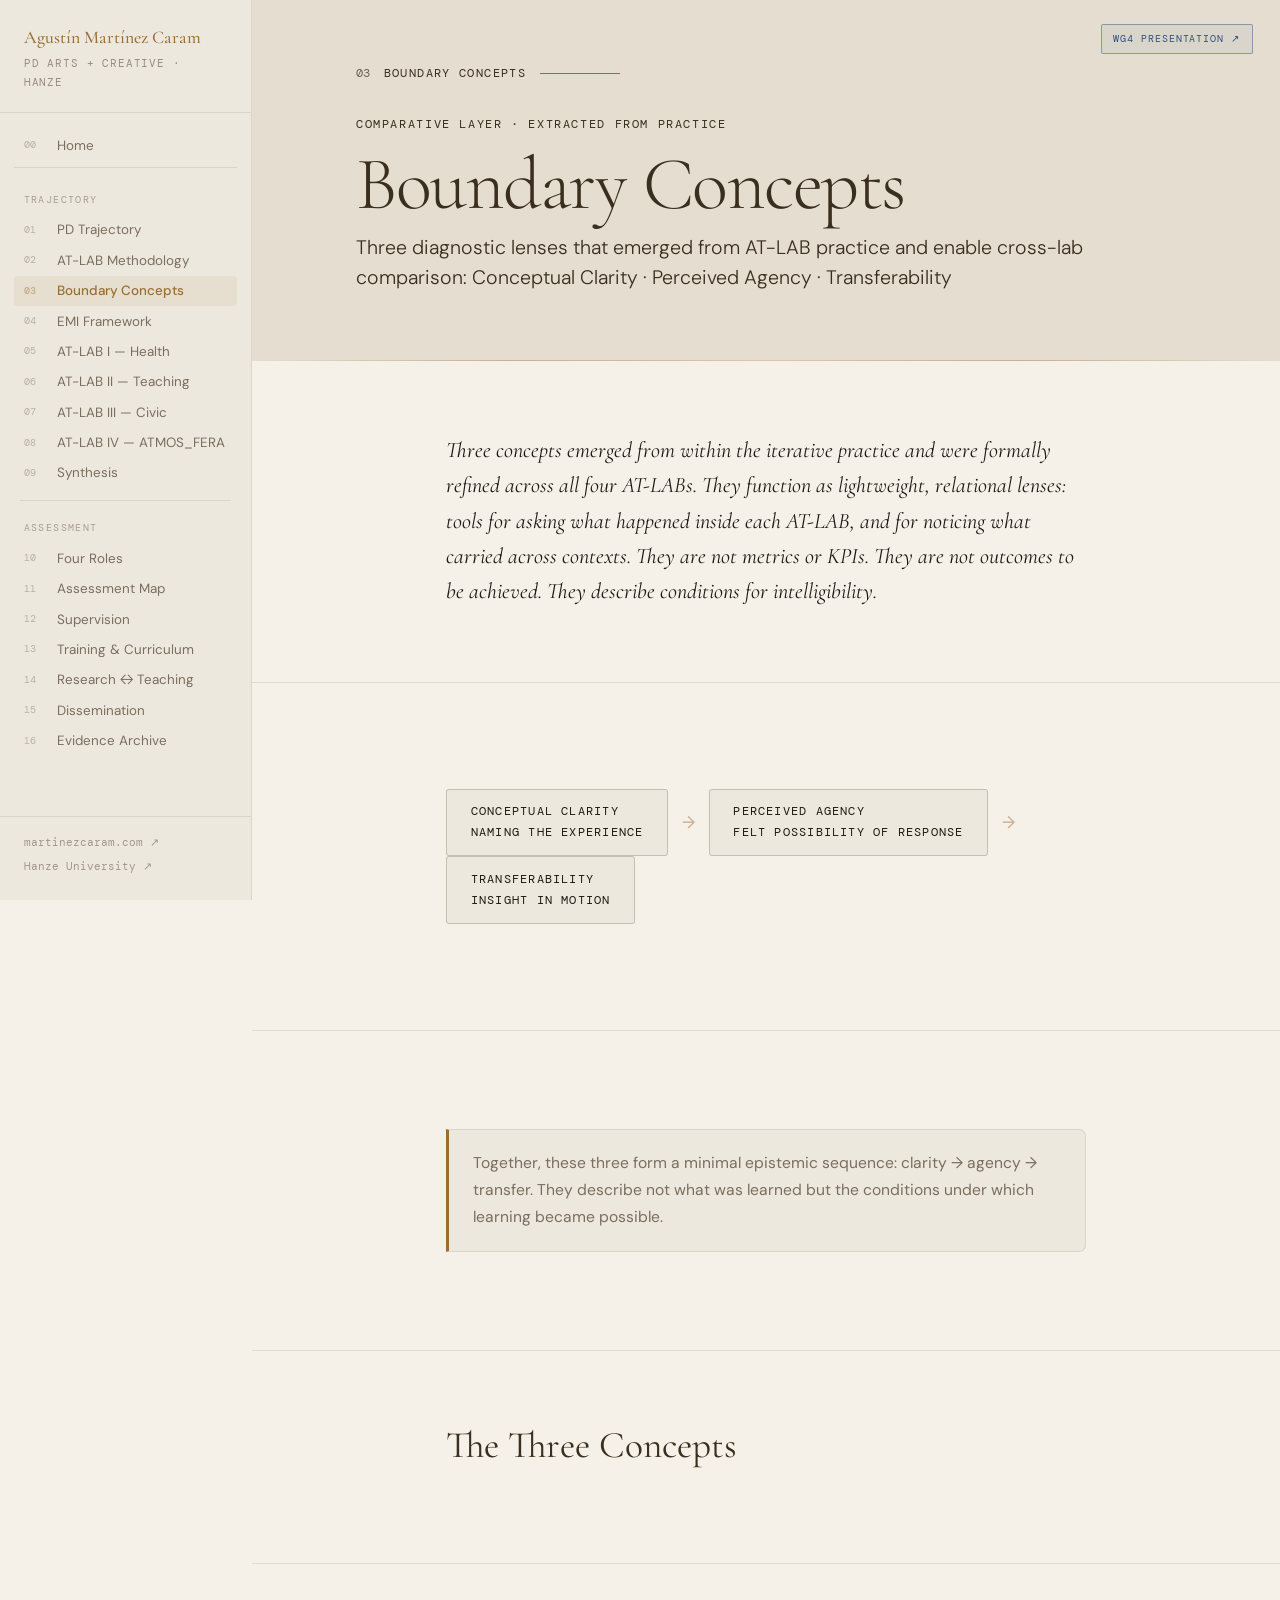
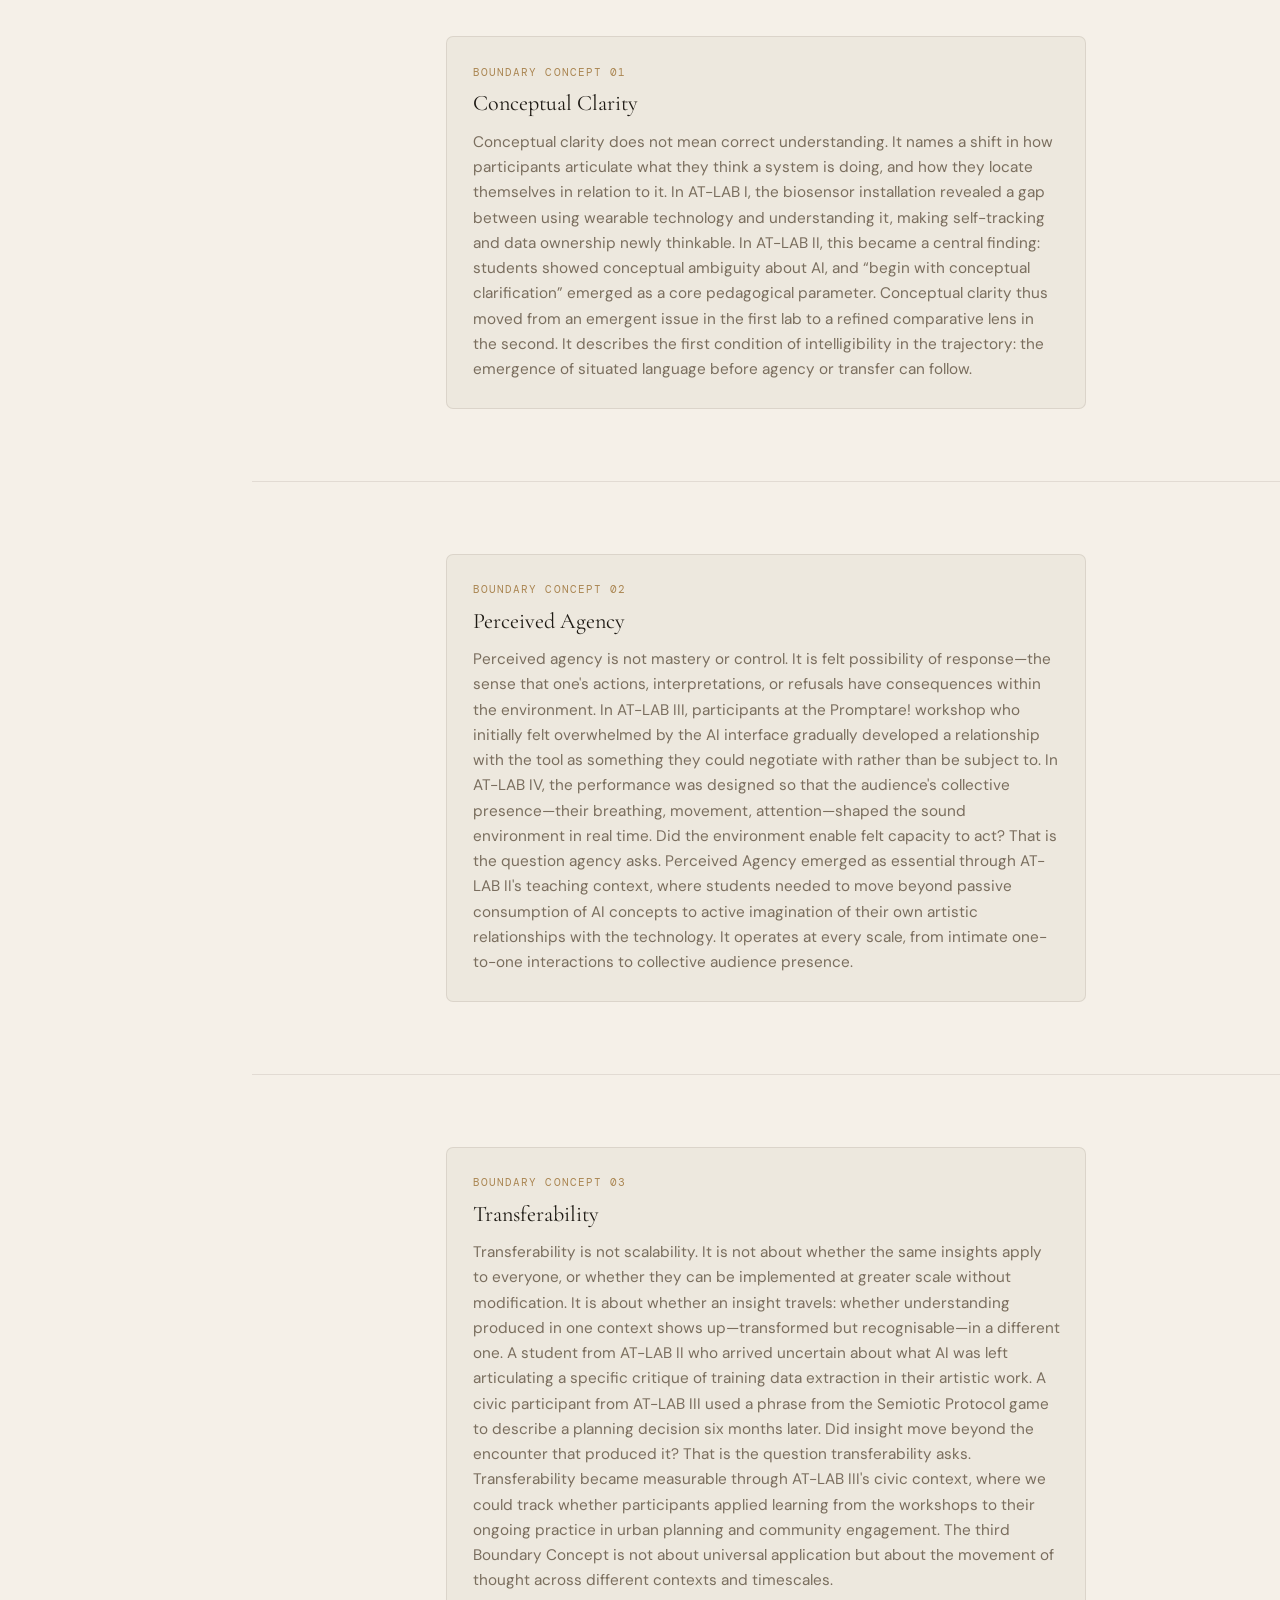
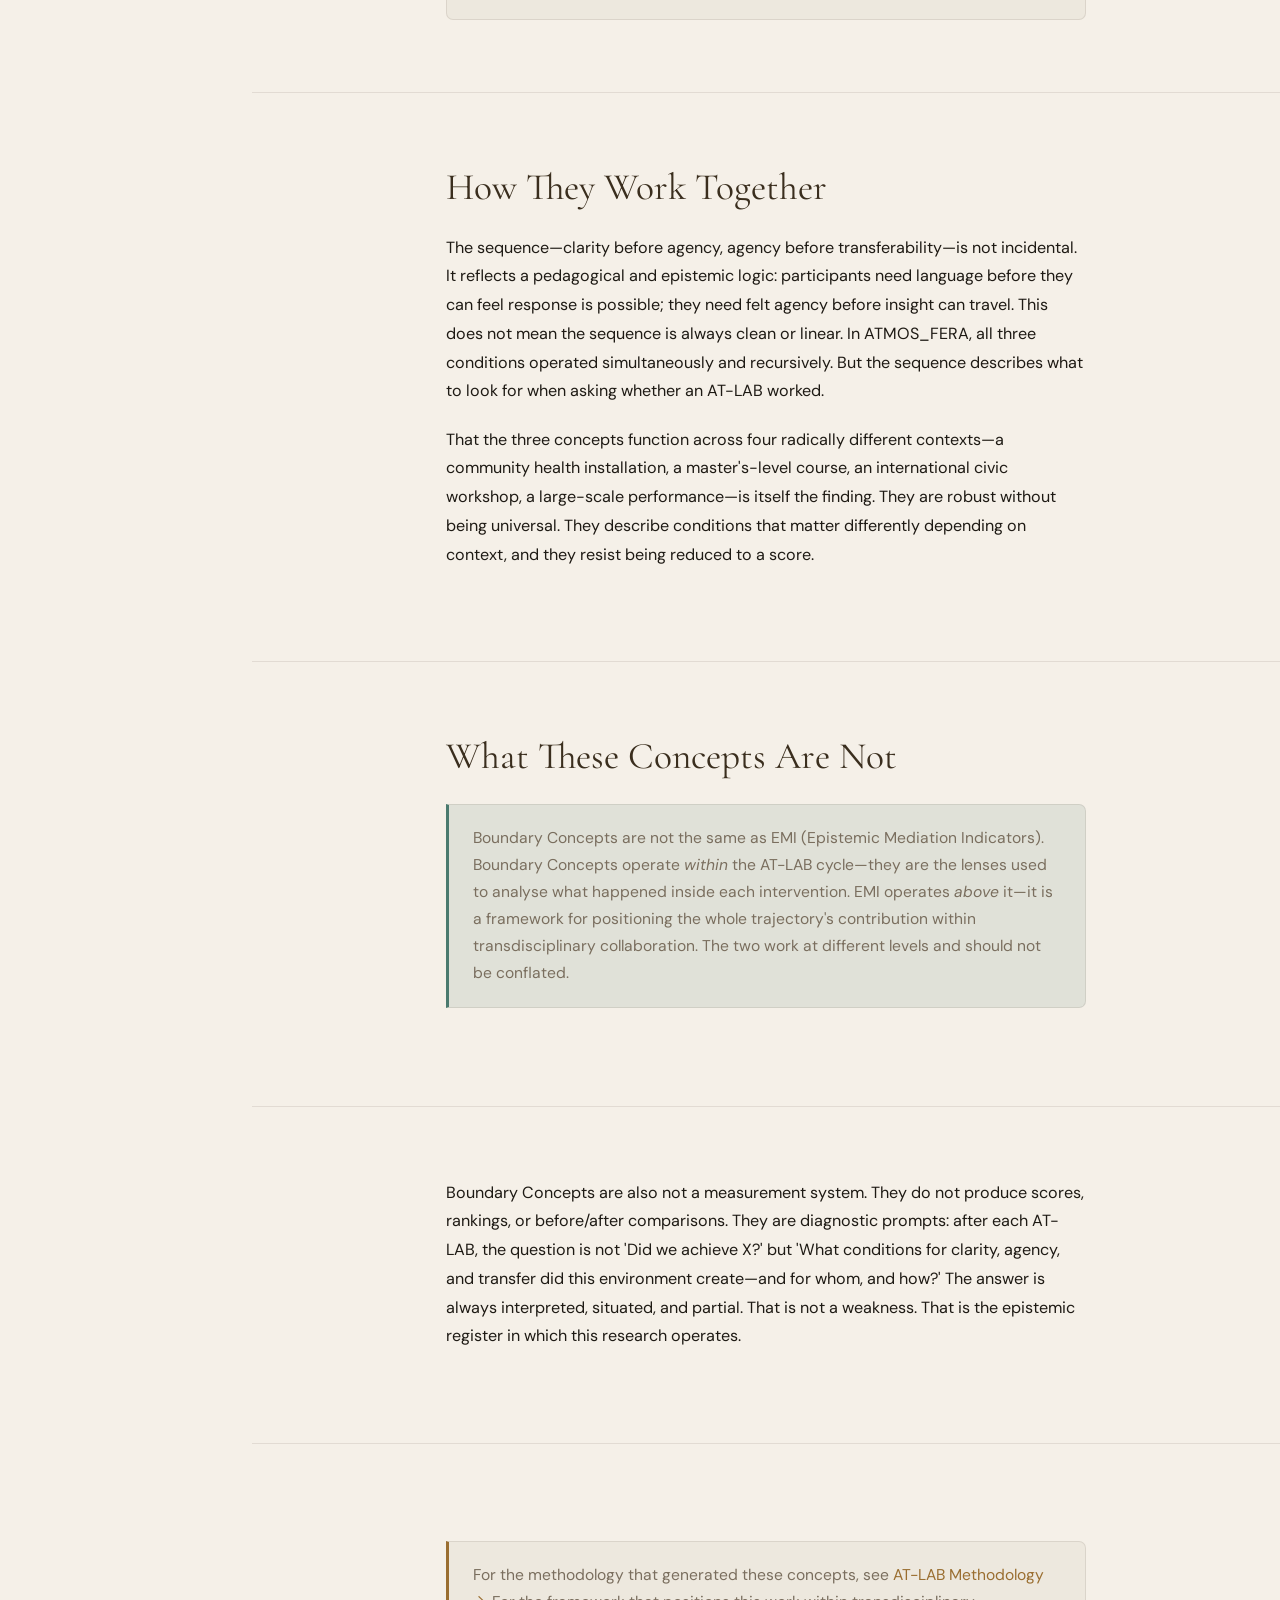
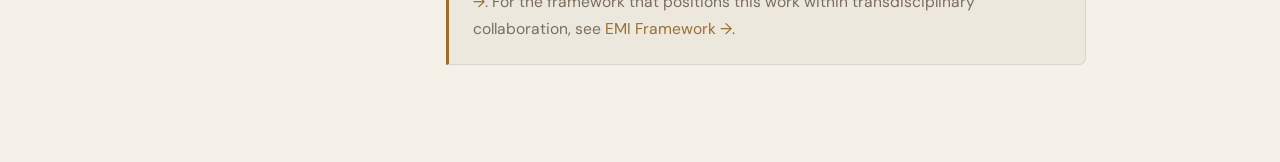
==== commit 5fe71d23: "Update boundary-concepts.html" ====
--- a/boundary-concepts.html
+++ b/boundary-concepts.html
@@ -124,7 +124,7 @@
           <div class="card-label">Boundary Concept 01</div>
           <h3 class="card-title">Conceptual Clarity</h3>
           <div class="card-body">
-            <p>Conceptual clarity does not mean correct understanding. It means a shift in how people name and situate their experience—a movement from vague familiarity to located language. In AT-LAB I, participants gradually developed language for what the biosensors were doing; they began calling it 'data about me' rather than 'the machine.' In AT-LAB II, students moved from 'AI is a tool' to 'AI is a set of assumptions'—a conceptual shift with real artistic implications. Did engagement produce language? That is the question clarity asks. Conceptual Clarity emerged as the foundational condition from AT-LAB I's work with community participants navigating health data, and it proved transferable across every subsequent context because it describes a universal epistemic need: the necessity of naming before agency becomes possible.</p>
+            <p>Conceptual clarity does not mean correct understanding. It names a shift in how participants articulate what they think a system is doing, and how they locate themselves in relation to it. In AT-LAB I, the biosensor installation revealed a gap between using wearable technology and understanding it, making self-tracking and data ownership newly thinkable. In AT-LAB II, this became a central finding: students showed conceptual ambiguity about AI, and “begin with conceptual clarification” emerged as a core pedagogical parameter. Conceptual clarity thus moved from an emergent issue in the first lab to a refined comparative lens in the second. It describes the first condition of intelligibility in the trajectory: the emergence of situated language before agency or transfer can follow.</p>
           </div>
         </article>
       </div>
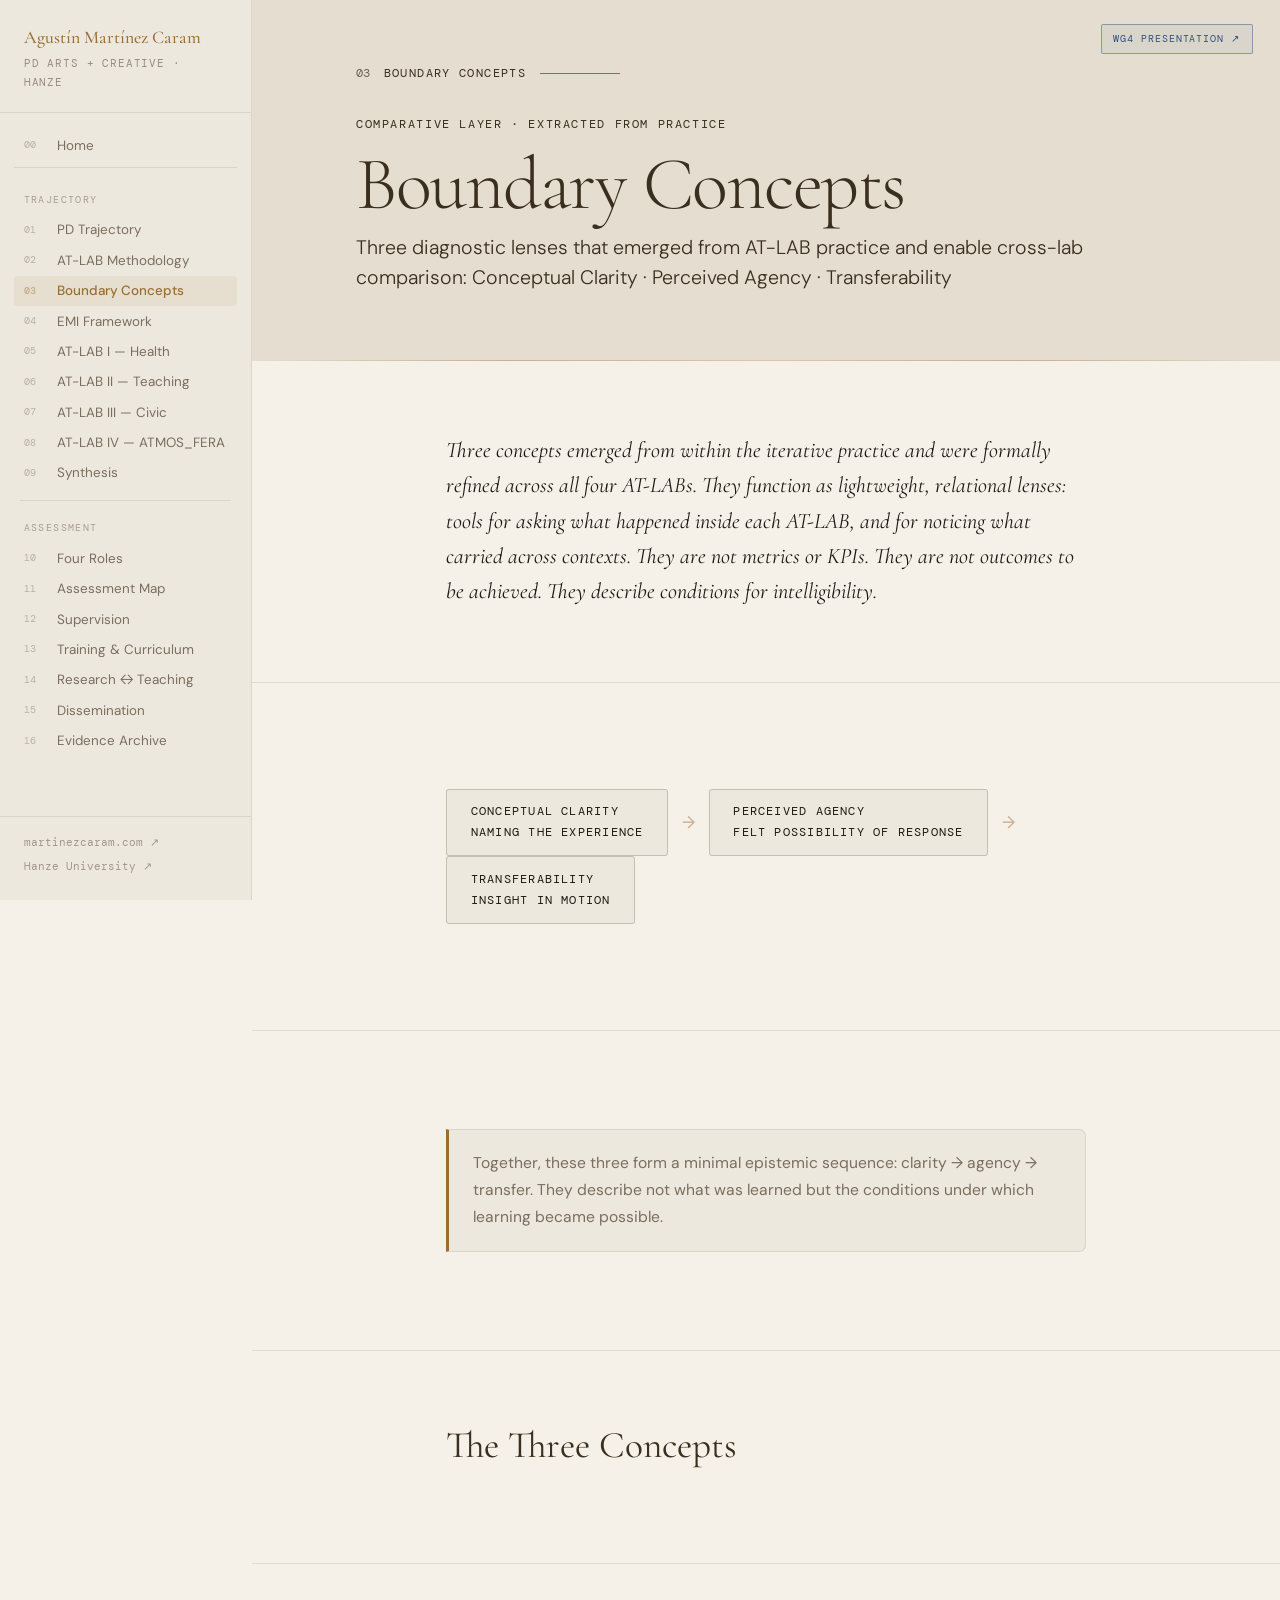
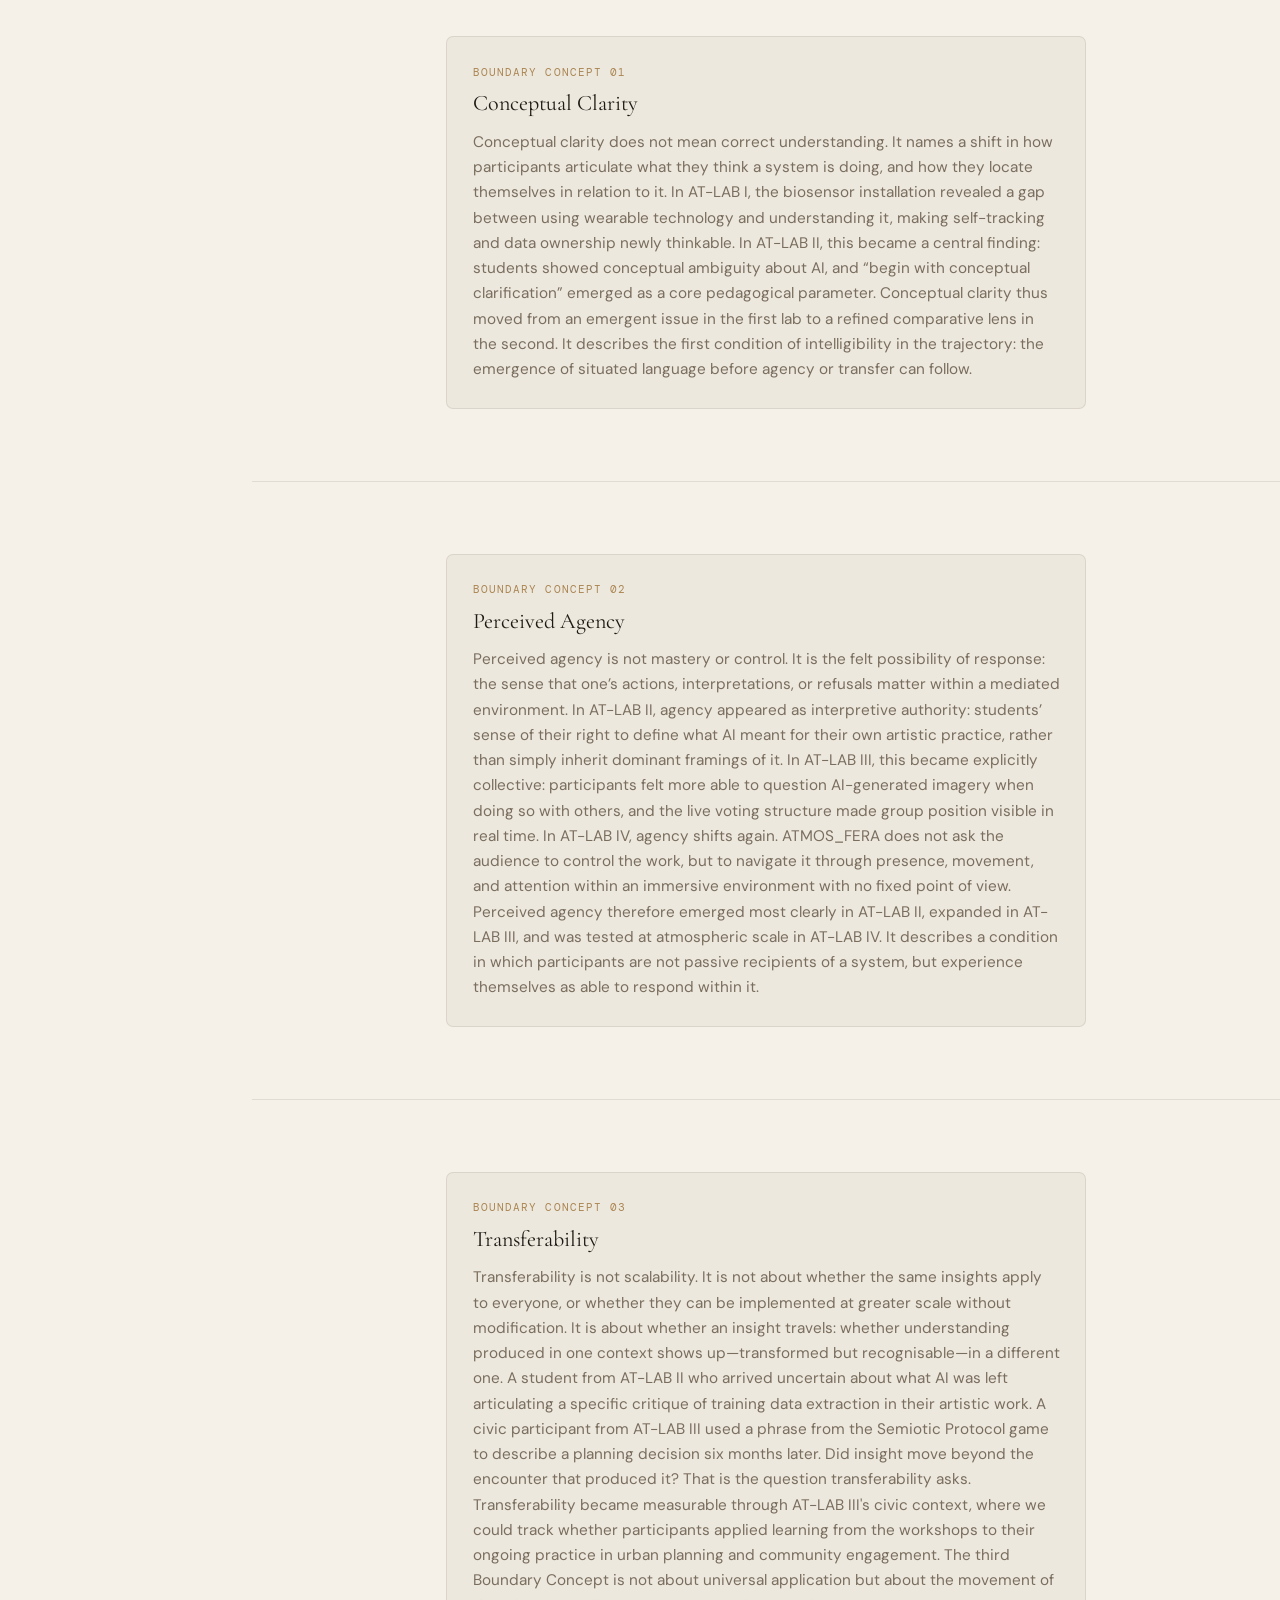
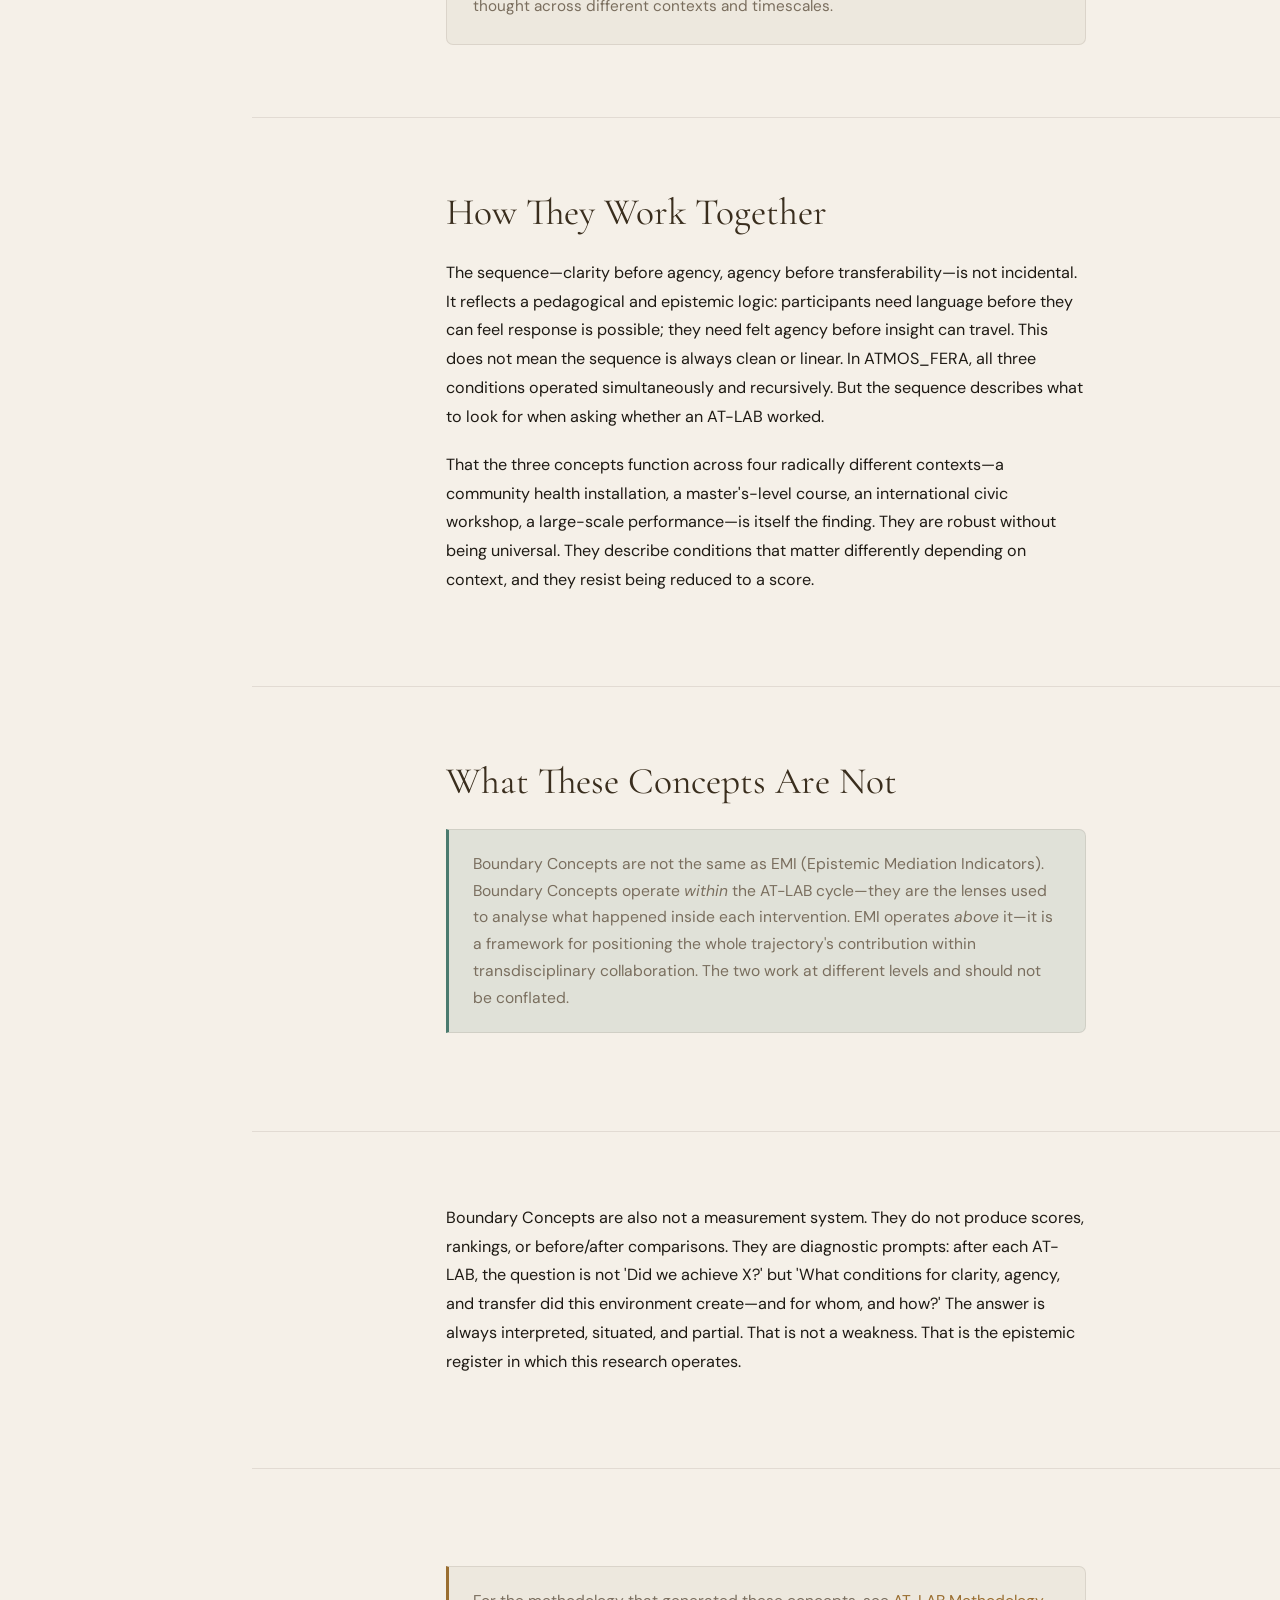
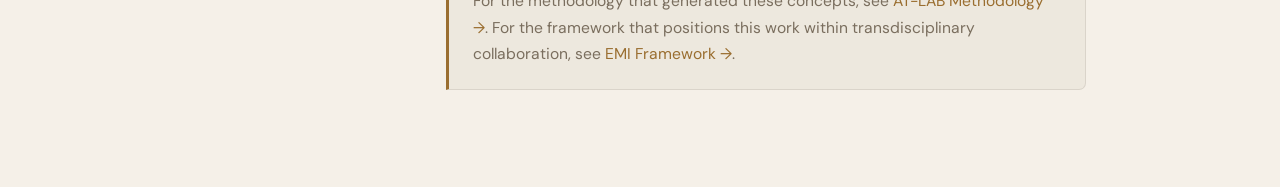
==== commit 6fa009d1: "Update boundary-concepts.html" ====
--- a/boundary-concepts.html
+++ b/boundary-concepts.html
@@ -136,7 +136,7 @@
           <div class="card-label">Boundary Concept 02</div>
           <h3 class="card-title">Perceived Agency</h3>
           <div class="card-body">
-            <p>Perceived agency is not mastery or control. It is felt possibility of response—the sense that one's actions, interpretations, or refusals have consequences within the environment. In AT-LAB III, participants at the Promptare! workshop who initially felt overwhelmed by the AI interface gradually developed a relationship with the tool as something they could negotiate with rather than be subject to. In AT-LAB IV, the performance was designed so that the audience's collective presence—their breathing, movement, attention—shaped the sound environment in real time. Did the environment enable felt capacity to act? That is the question agency asks. Perceived Agency emerged as essential through AT-LAB II's teaching context, where students needed to move beyond passive consumption of AI concepts to active imagination of their own artistic relationships with the technology. It operates at every scale, from intimate one-to-one interactions to collective audience presence.</p>
+            <p>Perceived agency is not mastery or control. It is the felt possibility of response: the sense that one’s actions, interpretations, or refusals matter within a mediated environment. In AT-LAB II, agency appeared as interpretive authority: students’ sense of their right to define what AI meant for their own artistic practice, rather than simply inherit dominant framings of it. In AT-LAB III, this became explicitly collective: participants felt more able to question AI-generated imagery when doing so with others, and the live voting structure made group position visible in real time. In AT-LAB IV, agency shifts again. ATMOS_FERA does not ask the audience to control the work, but to navigate it through presence, movement, and attention within an immersive environment with no fixed point of view. Perceived agency therefore emerged most clearly in AT-LAB II, expanded in AT-LAB III, and was tested at atmospheric scale in AT-LAB IV. It describes a condition in which participants are not passive recipients of a system, but experience themselves as able to respond within it.</p>
           </div>
         </article>
       </div>
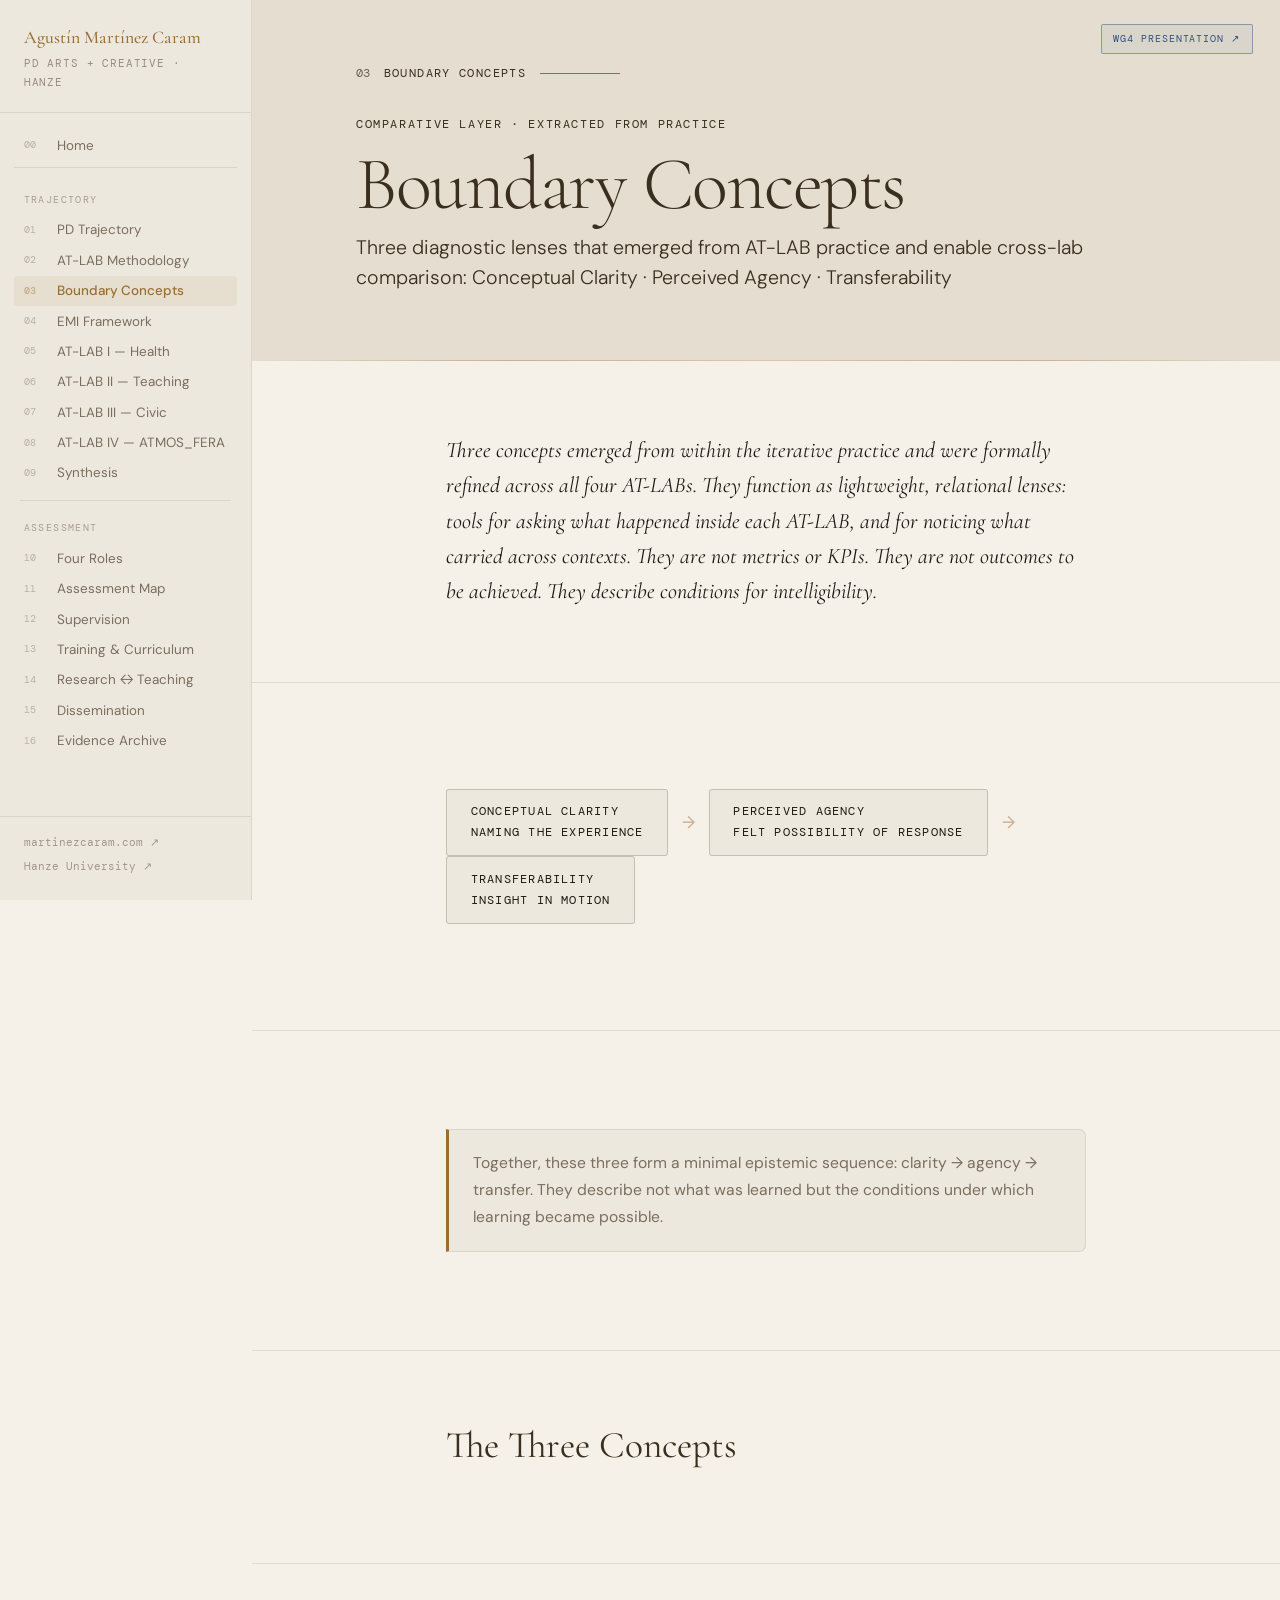
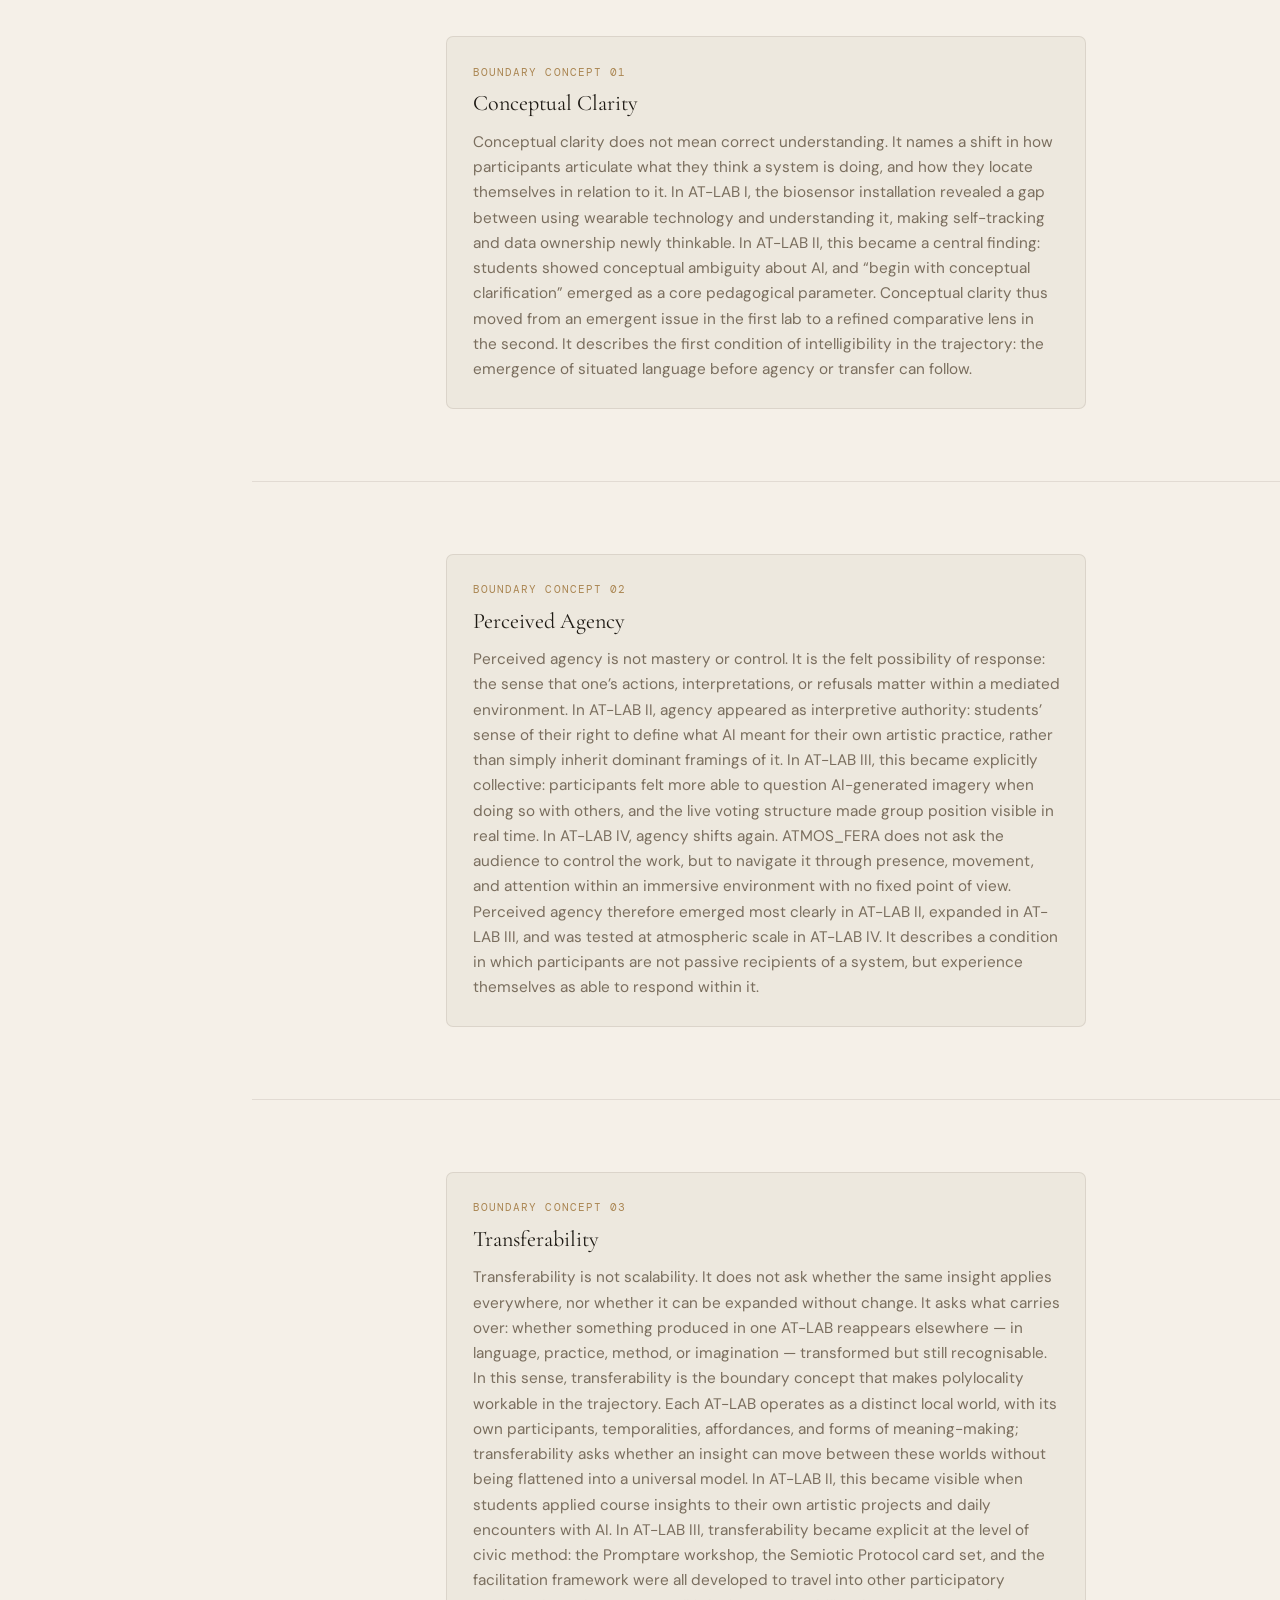
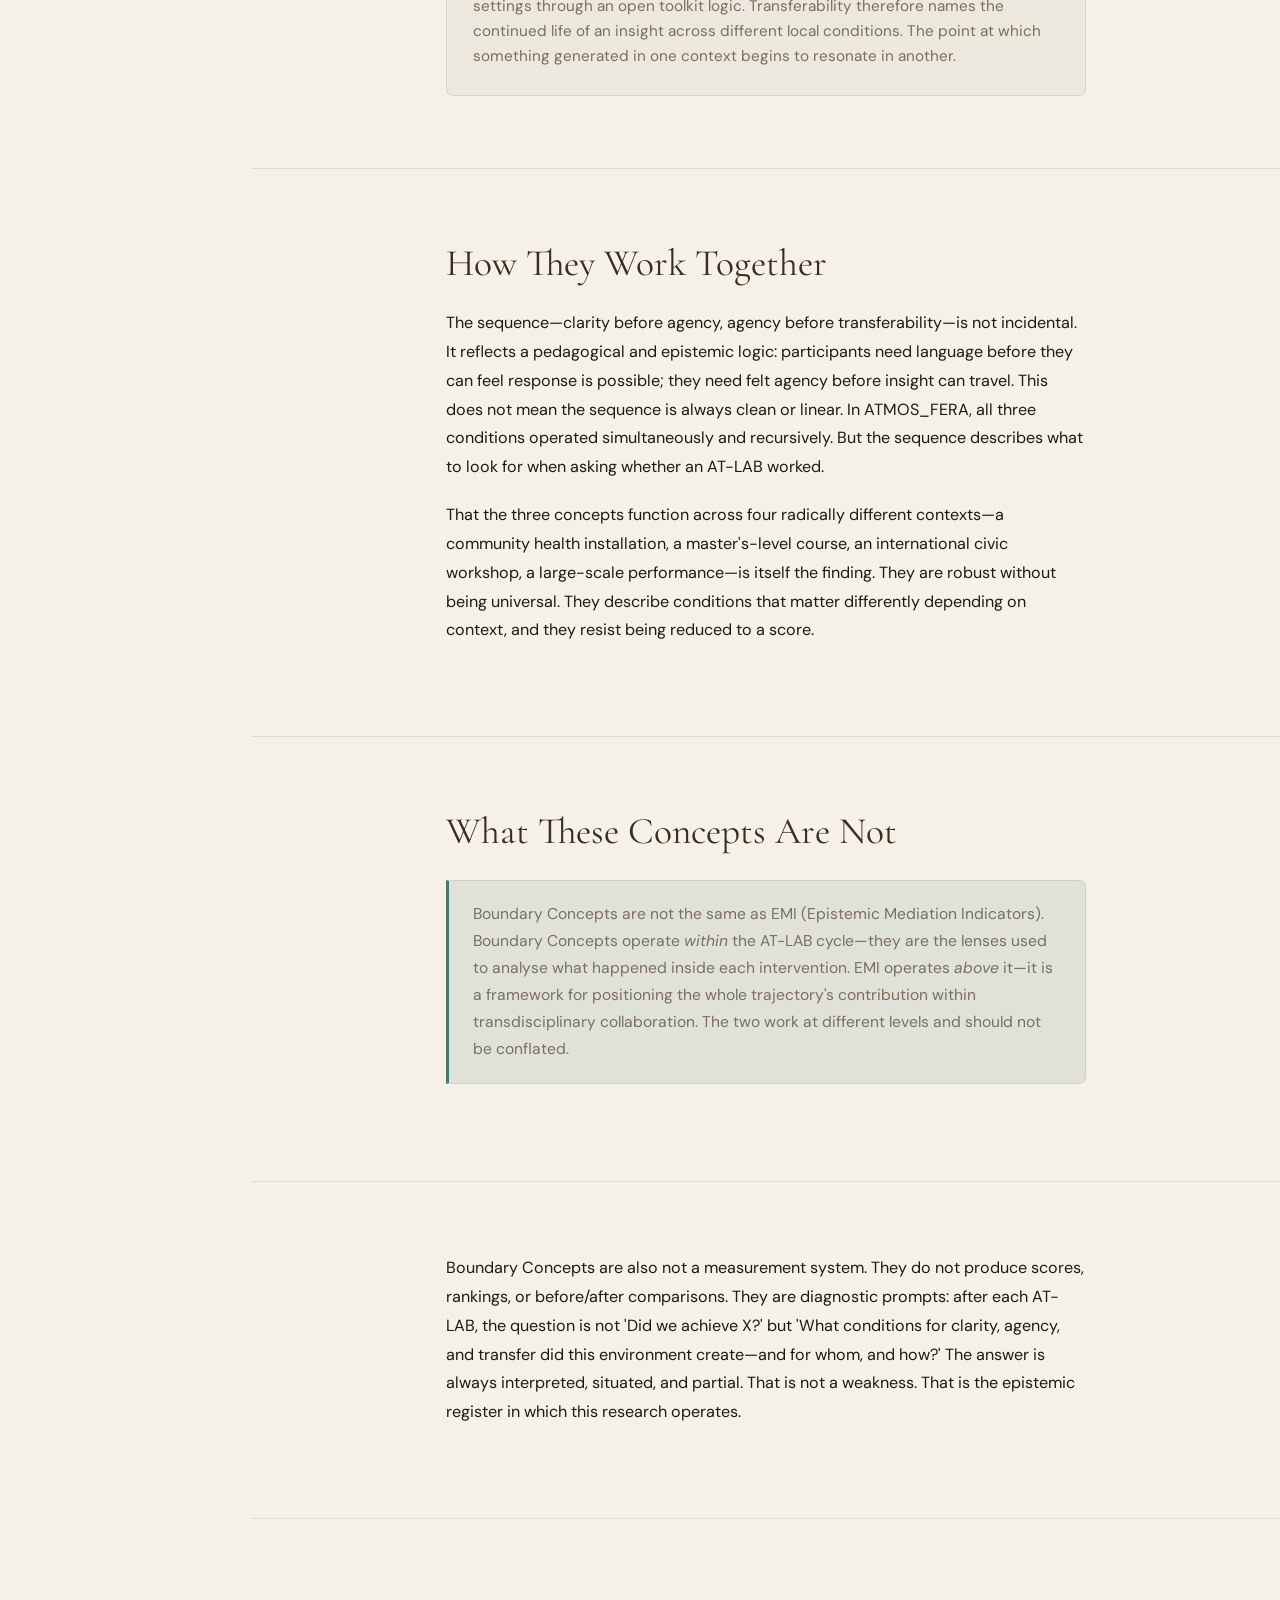
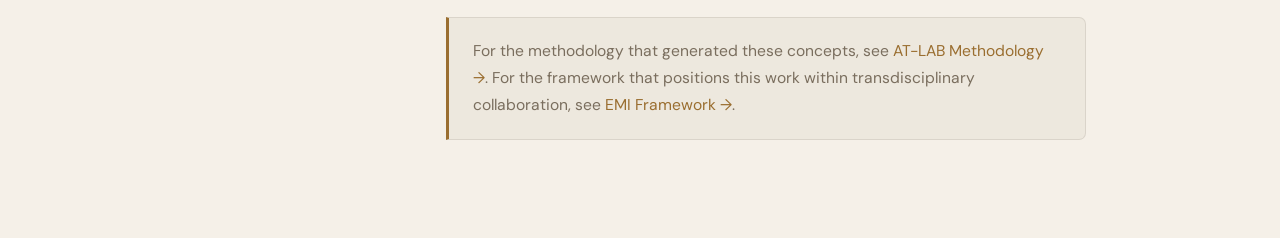
==== commit 7391ce8b: "Update boundary-concepts.html" ====
--- a/boundary-concepts.html
+++ b/boundary-concepts.html
@@ -148,7 +148,7 @@
           <div class="card-label">Boundary Concept 03</div>
           <h3 class="card-title">Transferability</h3>
           <div class="card-body">
-            <p>Transferability is not scalability. It is not about whether the same insights apply to everyone, or whether they can be implemented at greater scale without modification. It is about whether an insight travels: whether understanding produced in one context shows up—transformed but recognisable—in a different one. A student from AT-LAB II who arrived uncertain about what AI was left articulating a specific critique of training data extraction in their artistic work. A civic participant from AT-LAB III used a phrase from the Semiotic Protocol game to describe a planning decision six months later. Did insight move beyond the encounter that produced it? That is the question transferability asks. Transferability became measurable through AT-LAB III's civic context, where we could track whether participants applied learning from the workshops to their ongoing practice in urban planning and community engagement. The third Boundary Concept is not about universal application but about the movement of thought across different contexts and timescales.</p>
+            <p>Transferability is not scalability. It does not ask whether the same insight applies everywhere, nor whether it can be expanded without change. It asks what carries over: whether something produced in one AT-LAB reappears elsewhere — in language, practice, method, or imagination — transformed but still recognisable. In this sense, transferability is the boundary concept that makes polylocality workable in the trajectory. Each AT-LAB operates as a distinct local world, with its own participants, temporalities, affordances, and forms of meaning-making; transferability asks whether an insight can move between these worlds without being flattened into a universal model. In AT-LAB II, this became visible when students applied course insights to their own artistic projects and daily encounters with AI. In AT-LAB III, transferability became explicit at the level of civic method: the Promptare workshop, the Semiotic Protocol card set, and the facilitation framework were all developed to travel into other participatory settings through an open toolkit logic. Transferability therefore names the continued life of an insight across different local conditions. The point at which something generated in one context begins to resonate in another.</p>
           </div>
         </article>
       </div>
